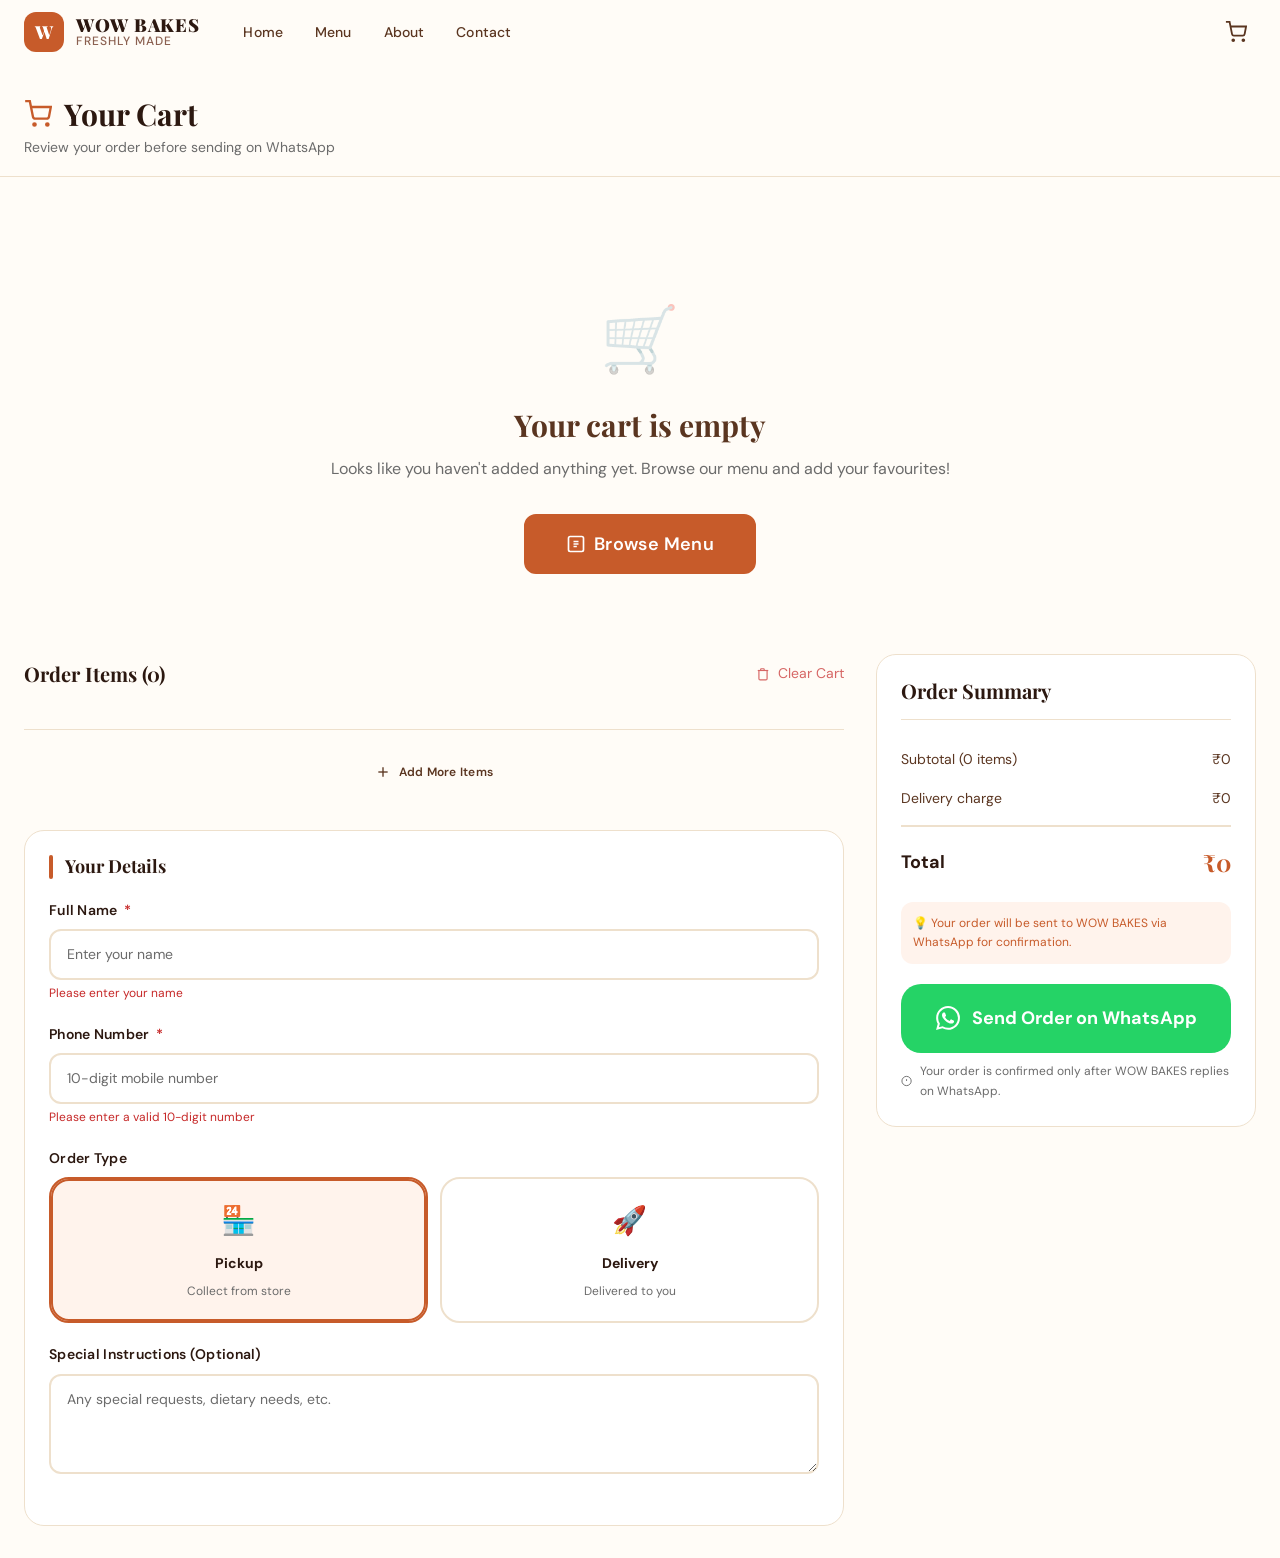
==== cart.html @ cf8bf547 "Initial commit — WOW BAKES premium food ordering website - Homepage with hero, featured products, ca" ====
<!DOCTYPE html>
<html lang="en">
<head>
  <meta charset="UTF-8">
  <meta name="viewport" content="width=device-width, initial-scale=1.0">
  <title>Cart | WOW BAKES — Fresh Food & Bakery</title>
  <meta name="description" content="Review your WOW BAKES order and send it on WhatsApp. Fast, easy ordering.">
  <meta name="theme-color" content="#C75B2A">

  <!-- Favicon -->
  <link rel="icon" type="image/svg+xml" href="assets/logo/favicon.svg">

  <!-- Preconnect -->
  <link rel="preconnect" href="https://fonts.googleapis.com">
  <link rel="preconnect" href="https://fonts.gstatic.com" crossorigin>

  <!-- Stylesheets -->
  <link rel="stylesheet" href="css/style.css">
  <link rel="stylesheet" href="css/components.css">
  <link rel="stylesheet" href="css/responsive.css">

  <style>
    /* Cart page specific styles */
    .cart-page-header {
      background: var(--cream-light);
      padding-block: var(--space-8) var(--space-4);
      border-bottom: 1px solid var(--cream-dark);
    }

    .cart-page-title {
      font-size: var(--text-3xl);
      color: var(--brown-deep);
      display: flex;
      align-items: center;
      gap: var(--space-3);
    }

    .cart-page-title svg {
      color: var(--burnt-orange);
    }

    .cart-page-subtitle {
      font-size: var(--text-sm);
      color: var(--grey-text);
      margin-top: var(--space-1);
    }

    .cart-items-section {
      display: flex;
      flex-direction: column;
      gap: var(--space-4);
    }

    .empty-cart-state {
      text-align: center;
      padding: var(--space-20) var(--space-6);
    }

    .empty-cart-icon {
      font-size: 64px;
      margin-bottom: var(--space-4);
      opacity: 0.3;
    }

    .whatsapp-order-btn {
      display: flex;
      align-items: center;
      justify-content: center;
      gap: var(--space-3);
      width: 100%;
      padding: var(--space-5) var(--space-6);
      background: #25D366;
      color: var(--white);
      border: none;
      border-radius: var(--radius-lg);
      font-size: var(--text-lg);
      font-weight: 700;
      cursor: pointer;
      transition: var(--t-base);
      margin-top: var(--space-5);
    }

    .whatsapp-order-btn:hover {
      background: #1DA851;
      transform: translateY(-2px);
      box-shadow: 0 8px 24px rgba(37, 211, 102, 0.35);
    }

    .whatsapp-order-btn:disabled {
      opacity: 0.5;
      cursor: not-allowed;
      transform: none;
      box-shadow: none;
    }

    .clear-cart-btn {
      display: flex;
      align-items: center;
      gap: var(--space-2);
      font-size: var(--text-sm);
      color: var(--red-spicy);
      background: none;
      border: none;
      cursor: pointer;
      padding: var(--space-2) 0;
      transition: var(--t-fast);
      opacity: 0.7;
    }

    .clear-cart-btn:hover {
      opacity: 1;
    }

    .order-form-note {
      font-size: var(--text-xs);
      color: var(--grey-text);
      margin-top: var(--space-2);
      display: flex;
      align-items: center;
      gap: var(--space-2);
    }
  </style>
</head>
<body class="has-bottom-nav">

  <!-- ====================================================
       NAVIGATION
       ==================================================== -->
  <header class="site-header" id="site-header" role="banner">
    <div class="container">
      <nav class="nav-inner" aria-label="Main navigation">
        <a href="index.html" class="nav-logo" aria-label="WOW BAKES - Home">
          <div class="nav-logo-mark" aria-hidden="true">W</div>
          <div class="nav-logo-text">
            <span class="nav-logo-name">WOW BAKES</span>
            <span class="nav-logo-tagline">Freshly Made</span>
          </div>
        </a>

        <ul class="nav-links" role="list">
          <li><a href="index.html" class="nav-link">Home</a></li>
          <li><a href="menu.html" class="nav-link">Menu</a></li>
          <li><a href="index.html#about" class="nav-link">About</a></li>
          <li><a href="index.html#contact" class="nav-link">Contact</a></li>
        </ul>

        <div class="nav-actions">
          <a href="cart.html" class="nav-cart-btn" aria-label="Shopping cart" aria-current="page">
            <svg width="22" height="22" viewBox="0 0 24 24" fill="none" stroke="currentColor" stroke-width="2" aria-hidden="true">
              <circle cx="9" cy="21" r="1"/><circle cx="20" cy="21" r="1"/>
              <path d="M1 1h4l2.68 13.39a2 2 0 0 0 2 1.61h9.72a2 2 0 0 0 2-1.61L23 6H6"/>
            </svg>
            <span class="cart-badge" id="nav-cart-count" aria-label="items in cart">0</span>
          </a>
          <button class="hamburger-btn" id="hamburger-btn" aria-label="Open menu" aria-expanded="false" aria-controls="mobile-drawer">
            <span></span><span></span><span></span>
          </button>
        </div>
      </nav>
    </div>
  </header>

  <!-- Mobile Drawer -->
  <div class="mobile-drawer" id="mobile-drawer" role="dialog" aria-modal="true" aria-label="Navigation menu" hidden>
    <div class="mobile-drawer-overlay" id="drawer-overlay"></div>
    <div class="mobile-drawer-panel">
      <button class="mobile-drawer-close" id="drawer-close" aria-label="Close menu">
        <svg width="20" height="20" viewBox="0 0 24 24" fill="none" stroke="currentColor" stroke-width="2"><line x1="18" y1="6" x2="6" y2="18"/><line x1="6" y1="6" x2="18" y2="18"/></svg>
      </button>
      <div style="height: 48px;"></div>
      <a href="index.html" class="mobile-nav-link">Home</a>
      <a href="menu.html" class="mobile-nav-link">Menu</a>
      <div class="mobile-drawer-divider"></div>
      <a href="menu.html" class="btn btn-primary btn-full" style="margin-top: 8px; justify-content: center;">Order Now</a>
    </div>
  </div>

  <!-- ====================================================
       MAIN CONTENT
       ==================================================== -->
  <main id="main-content">

    <!-- Page Header -->
    <div class="cart-page-header">
      <div class="container">
        <h1 class="cart-page-title">
          <svg width="28" height="28" viewBox="0 0 24 24" fill="none" stroke="currentColor" stroke-width="2" aria-hidden="true"><circle cx="9" cy="21" r="1"/><circle cx="20" cy="21" r="1"/><path d="M1 1h4l2.68 13.39a2 2 0 0 0 2 1.61h9.72a2 2 0 0 0 2-1.61L23 6H6"/></svg>
          Your Cart
        </h1>
        <p class="cart-page-subtitle" id="cart-item-count-header">Review your order before sending on WhatsApp</p>
      </div>
    </div>

    <section class="section" style="padding-block: var(--space-8);" aria-label="Cart and checkout">
      <div class="container">

        <!-- Empty Cart State -->
        <div id="empty-cart" hidden>
          <div class="empty-cart-state">
            <div class="empty-cart-icon" aria-hidden="true">🛒</div>
            <h2 style="color:var(--brown-mid); margin-bottom:var(--space-3);">Your cart is empty</h2>
            <p style="color:var(--grey-text); margin-bottom:var(--space-8);">
              Looks like you haven't added anything yet. Browse our menu and add your favourites!
            </p>
            <a href="menu.html" class="btn btn-primary btn-xl">
              <svg width="20" height="20" viewBox="0 0 24 24" fill="none" stroke="currentColor" stroke-width="2" aria-hidden="true"><rect x="3" y="3" width="18" height="18" rx="2"/><path d="M9 9h6M9 12h6M9 15h4"/></svg>
              Browse Menu
            </a>
          </div>
        </div>

        <!-- Cart Content -->
        <div id="cart-content" class="cart-layout" hidden>

          <!-- LEFT: Cart Items + Customer Form -->
          <div>

            <!-- Cart Items -->
            <div style="display:flex; align-items:center; justify-content:space-between; margin-bottom:var(--space-5);">
              <h2 style="font-size:var(--text-xl); color:var(--brown-deep);">
                Order Items (<span id="cart-item-count">0</span>)
              </h2>
              <button class="clear-cart-btn" id="clear-cart-btn" aria-label="Clear all cart items">
                <svg width="14" height="14" viewBox="0 0 24 24" fill="none" stroke="currentColor" stroke-width="2"><polyline points="3 6 5 6 21 6"/><path d="M19 6v14a2 2 0 0 1-2 2H7a2 2 0 0 1-2-2V6m3 0V4a1 1 0 0 1 1-1h4a1 1 0 0 1 1 1v2"/></svg>
                Clear Cart
              </button>
            </div>

            <div class="cart-items-section" id="cart-items-list" aria-label="Cart items" aria-live="polite">
              <!-- Cart items injected by JS -->
            </div>

            <!-- Add more items link -->
            <div style="text-align:center; padding:var(--space-6) 0; border-top:1px solid var(--cream-dark); margin-top:var(--space-4);">
              <a href="menu.html" class="btn btn-ghost btn-sm">
                <svg width="16" height="16" viewBox="0 0 24 24" fill="none" stroke="currentColor" stroke-width="2" aria-hidden="true"><line x1="12" y1="5" x2="12" y2="19"/><line x1="5" y1="12" x2="19" y2="12"/></svg>
                Add More Items
              </a>
            </div>

            <!-- Customer Information Form -->
            <div class="checkout-form" style="margin-top:var(--space-4);" aria-label="Customer information">
              <h2 class="form-section-title">Your Details</h2>

              <div class="form-group">
                <label class="form-label" for="customer-name">
                  Full Name <span class="required" aria-label="required">*</span>
                </label>
                <input
                  type="text"
                  class="form-input"
                  id="customer-name"
                  name="customer-name"
                  placeholder="Enter your name"
                  autocomplete="name"
                  required
                  aria-required="true"
                >
                <span class="form-error" id="name-error" hidden role="alert">Please enter your name</span>
              </div>

              <div class="form-group">
                <label class="form-label" for="customer-phone">
                  Phone Number <span class="required" aria-label="required">*</span>
                </label>
                <input
                  type="tel"
                  class="form-input"
                  id="customer-phone"
                  name="customer-phone"
                  placeholder="10-digit mobile number"
                  autocomplete="tel"
                  pattern="[0-9]{10}"
                  required
                  aria-required="true"
                >
                <span class="form-error" id="phone-error" hidden role="alert">Please enter a valid 10-digit number</span>
              </div>

              <!-- Order Type -->
              <div class="form-group">
                <fieldset style="border:none; padding:0; margin:0;">
                  <legend class="form-label">Order Type</legend>
                  <div class="order-type-group" role="group" aria-label="Select order type">
                    <div class="order-type-option">
                      <input type="radio" id="order-pickup" name="order-type" value="pickup" checked aria-checked="true">
                      <label class="order-type-label" for="order-pickup">
                        <span class="order-type-icon" aria-hidden="true">🏪</span>
                        <span class="order-type-text">Pickup</span>
                        <span class="order-type-sub">Collect from store</span>
                      </label>
                    </div>
                    <div class="order-type-option">
                      <input type="radio" id="order-delivery" name="order-type" value="delivery" aria-checked="false">
                      <label class="order-type-label" for="order-delivery">
                        <span class="order-type-icon" aria-hidden="true">🚀</span>
                        <span class="order-type-text">Delivery</span>
                        <span class="order-type-sub">Delivered to you</span>
                      </label>
                    </div>
                  </div>
                </fieldset>
              </div>

              <!-- Delivery fields (shown when delivery selected) -->
              <div id="delivery-fields" hidden>
                <div class="form-group">
                  <label class="form-label" for="delivery-address">
                    Delivery Address <span class="required" aria-label="required">*</span>
                  </label>
                  <textarea
                    class="form-textarea"
                    id="delivery-address"
                    name="delivery-address"
                    placeholder="House/Flat no., Street, Area..."
                    rows="3"
                    autocomplete="street-address"
                    aria-required="true"
                  ></textarea>
                  <span class="form-error" id="address-error" hidden role="alert">Please enter your delivery address</span>
                </div>

                <div class="form-group">
                  <label class="form-label" for="delivery-landmark">Landmark (Optional)</label>
                  <input
                    type="text"
                    class="form-input"
                    id="delivery-landmark"
                    name="delivery-landmark"
                    placeholder="Near temple, school, etc."
                    autocomplete="address-level3"
                  >
                </div>
              </div>

              <!-- Special instructions -->
              <div class="form-group">
                <label class="form-label" for="special-notes">Special Instructions (Optional)</label>
                <textarea
                  class="form-textarea"
                  id="special-notes"
                  name="special-notes"
                  placeholder="Any special requests, dietary needs, etc."
                  rows="2"
                ></textarea>
              </div>

            </div>
          </div>

          <!-- RIGHT: Order Summary -->
          <div>
            <div class="cart-summary-card" role="region" aria-label="Order summary">
              <h2 class="cart-summary-title">Order Summary</h2>

              <div class="cart-summary-row">
                <span>Subtotal (<span id="summary-item-count">0</span> items)</span>
                <span id="summary-subtotal" aria-live="polite">₹0</span>
              </div>

              <div class="cart-summary-row" id="delivery-row" hidden>
                <span>Delivery charge</span>
                <span id="summary-delivery">₹40</span>
              </div>

              <div class="cart-summary-row total">
                <span>Total</span>
                <span class="cart-summary-value" id="summary-total" aria-live="polite">₹0</span>
              </div>

              <div style="margin-top:var(--space-3); padding:var(--space-3); background:var(--orange-subtle); border-radius:var(--radius-md); font-size:var(--text-xs); color:var(--burnt-orange);">
                💡 Your order will be sent to WOW BAKES via WhatsApp for confirmation.
              </div>

              <button
                class="whatsapp-order-btn"
                id="whatsapp-order-btn"
                aria-label="Send order on WhatsApp"
              >
                <svg width="24" height="24" viewBox="0 0 24 24" fill="currentColor" aria-hidden="true">
                  <path d="M17.472 14.382c-.297-.149-1.758-.867-2.03-.967-.273-.099-.471-.148-.67.15-.197.297-.767.966-.94 1.164-.173.199-.347.223-.644.075-.297-.15-1.255-.463-2.39-1.475-.883-.788-1.48-1.761-1.653-2.059-.173-.297-.018-.458.13-.606.134-.133.298-.347.446-.52.149-.174.198-.298.298-.497.099-.198.05-.371-.025-.52-.075-.149-.669-1.612-.916-2.207-.242-.579-.487-.5-.669-.51-.173-.008-.371-.01-.57-.01-.198 0-.52.074-.792.372-.272.297-1.04 1.016-1.04 2.479 0 1.462 1.065 2.875 1.213 3.074.149.198 2.096 3.2 5.077 4.487.709.306 1.262.489 1.694.625.712.227 1.36.195 1.871.118.571-.085 1.758-.719 2.006-1.413.248-.694.248-1.289.173-1.413-.074-.124-.272-.198-.57-.347m-5.421 7.403h-.004a9.87 9.87 0 0 1-5.031-1.378l-.361-.214-3.741.982.998-3.648-.235-.374a9.86 9.86 0 0 1-1.51-5.26c.001-5.45 4.436-9.884 9.888-9.884 2.64 0 5.122 1.03 6.988 2.898a9.825 9.825 0 0 1 2.893 6.994c-.003 5.45-4.437 9.884-9.885 9.884m8.413-18.297A11.815 11.815 0 0 0 12.05 0C5.495 0 .16 5.335.157 11.892c0 2.096.547 4.142 1.588 5.945L.057 24l6.305-1.654a11.882 11.882 0 0 0 5.683 1.448h.005c6.554 0 11.89-5.335 11.893-11.893a11.821 11.821 0 0 0-3.48-8.413z"/>
                </svg>
                Send Order on WhatsApp
              </button>

              <p class="order-form-note">
                <svg width="14" height="14" viewBox="0 0 24 24" fill="none" stroke="currentColor" stroke-width="2" aria-hidden="true"><circle cx="12" cy="12" r="10"/><line x1="12" y1="8" x2="12" y2="12"/><line x1="12" y1="16" x2="12.01" y2="16"/></svg>
                Your order is confirmed only after WOW BAKES replies on WhatsApp.
              </p>
            </div>
          </div>

        </div>
      </div>
    </section>

  </main>

  <!-- Mobile Bottom Navigation -->
  <nav class="mobile-bottom-nav" aria-label="Mobile navigation">
    <div class="mobile-bottom-nav-inner">
      <a href="index.html" class="mobile-nav-item" aria-label="Home">
        <svg viewBox="0 0 24 24" fill="none" stroke="currentColor" stroke-width="2"><path d="M3 9l9-7 9 7v11a2 2 0 0 1-2 2H5a2 2 0 0 1-2-2z"/><polyline points="9 22 9 12 15 12 15 22"/></svg>
        Home
      </a>
      <a href="menu.html" class="mobile-nav-item" aria-label="Menu">
        <svg viewBox="0 0 24 24" fill="none" stroke="currentColor" stroke-width="2"><line x1="8" y1="6" x2="21" y2="6"/><line x1="8" y1="12" x2="21" y2="12"/><line x1="8" y1="18" x2="21" y2="18"/><line x1="3" y1="6" x2="3.01" y2="6"/><line x1="3" y1="12" x2="3.01" y2="12"/><line x1="3" y1="18" x2="3.01" y2="18"/></svg>
        Menu
      </a>
      <a href="menu.html" class="mobile-nav-item" aria-label="Search">
        <svg viewBox="0 0 24 24" fill="none" stroke="currentColor" stroke-width="2"><circle cx="11" cy="11" r="8"/><line x1="21" y1="21" x2="16.65" y2="16.65"/></svg>
        Search
      </a>
      <a href="cart.html" class="mobile-nav-item active" aria-current="page" aria-label="Cart">
        <div class="mobile-nav-cart-wrap">
          <svg viewBox="0 0 24 24" fill="none" stroke="currentColor" stroke-width="2"><circle cx="9" cy="21" r="1"/><circle cx="20" cy="21" r="1"/><path d="M1 1h4l2.68 13.39a2 2 0 0 0 2 1.61h9.72a2 2 0 0 0 2-1.61L23 6H6"/></svg>
          <span class="cart-badge" id="mobile-cart-count" aria-hidden="true">0</span>
        </div>
        Cart
      </a>
    </div>
  </nav>

  <!-- Toast Container -->
  <div class="toast-container" id="toast-container" aria-live="polite" aria-atomic="true"></div>

  <!-- Scripts -->
  <script src="js/config.js"></script>
  <script src="js/api.js"></script>
  <script src="js/cart.js"></script>
  <script src="js/whatsapp.js"></script>
</body>
</html>
---- css/style.css ----
/* ============================================================
   WOW BAKES — Main Stylesheet
   Design System: CSS Custom Properties, Reset, Typography,
   Layout Primitives, Header, Hero, Sections, Footer
   ============================================================ */

/* ----------------------------------------------------------
   1. Google Fonts Import
   ---------------------------------------------------------- */
@import url('https://fonts.googleapis.com/css2?family=Playfair+Display:ital,wght@0,400;0,600;0,700;0,900;1,400;1,600&family=DM+Sans:ital,opsz,wght@0,9..40,300;0,9..40,400;0,9..40,500;0,9..40,600;0,9..40,700;1,9..40,400&display=swap');

/* ----------------------------------------------------------
   2. CSS Custom Properties (Design Tokens)
   ---------------------------------------------------------- */
:root {
  /* Brand Palette */
  --burnt-orange:    #C75B2A;
  --orange-light:    #E8764A;
  --orange-dark:     #A0421A;
  --orange-xdark:    #7A3010;
  --orange-pale:     #FAE8DC;
  --orange-subtle:   #FFF3EC;

  /* Neutrals */
  --cream:           #FDF6EE;
  --cream-light:     #FFFCF7;
  --cream-dark:      #EEE0CC;
  --cream-xdark:     #D4BFA4;
  --brown-deep:      #2C1810;
  --brown-mid:       #5A3520;
  --brown-light:     #8B6050;
  --charcoal:        #1E1E1E;
  --white:           #FFFFFF;
  --off-white:       #FAFAFA;
  --grey-light:      #F5F5F5;
  --grey-mid:        #E0E0E0;
  --grey-text:       #6B6B6B;

  /* Semantic */
  --green-veg:       #2E7D32;
  --green-veg-bg:    #E8F5E9;
  --green-jain:      #1B5E20;
  --green-jain-bg:   #F1F8E9;
  --red-spicy:       #C62828;
  --red-spicy-bg:    #FFEBEE;
  --blue-info:       #1565C0;
  --blue-info-bg:    #E3F2FD;
  --amber-offer:     #E65100;
  --amber-offer-bg:  #FFF3E0;

  /* Typography */
  --font-display:    'Playfair Display', Georgia, 'Times New Roman', serif;
  --font-body:       'DM Sans', system-ui, -apple-system, BlinkMacSystemFont, 'Segoe UI', sans-serif;

  /* Font Scale */
  --text-xs:    0.75rem;    /*  12px */
  --text-sm:    0.875rem;   /*  14px */
  --text-base:  1rem;       /*  16px */
  --text-lg:    1.125rem;   /*  18px */
  --text-xl:    1.25rem;    /*  20px */
  --text-2xl:   1.5rem;     /*  24px */
  --text-3xl:   1.875rem;   /*  30px */
  --text-4xl:   2.25rem;    /*  36px */
  --text-5xl:   3rem;       /*  48px */
  --text-6xl:   3.75rem;    /*  60px */

  /* Spacing Scale */
  --space-1:    0.25rem;    /*   4px */
  --space-2:    0.5rem;     /*   8px */
  --space-3:    0.75rem;    /*  12px */
  --space-4:    1rem;       /*  16px */
  --space-5:    1.25rem;    /*  20px */
  --space-6:    1.5rem;     /*  24px */
  --space-8:    2rem;       /*  32px */
  --space-10:   2.5rem;     /*  40px */
  --space-12:   3rem;       /*  48px */
  --space-16:   4rem;       /*  64px */
  --space-20:   5rem;       /*  80px */
  --space-24:   6rem;       /*  96px */

  /* Border Radius */
  --radius-xs:   4px;
  --radius-sm:   8px;
  --radius-md:   12px;
  --radius-lg:   20px;
  --radius-xl:   28px;
  --radius-2xl:  40px;
  --radius-pill: 9999px;

  /* Shadows */
  --shadow-xs:   0 1px 3px rgba(44, 24, 16, 0.06);
  --shadow-sm:   0 2px 8px rgba(44, 24, 16, 0.08);
  --shadow-md:   0 6px 20px rgba(44, 24, 16, 0.12);
  --shadow-lg:   0 12px 36px rgba(44, 24, 16, 0.16);
  --shadow-xl:   0 24px 60px rgba(44, 24, 16, 0.20);
  --shadow-inset: inset 0 2px 8px rgba(44, 24, 16, 0.08);

  /* Transitions */
  --ease:        cubic-bezier(0.2, 0.8, 0.2, 1);
  --ease-in:     cubic-bezier(0.4, 0, 1, 1);
  --ease-out:    cubic-bezier(0, 0, 0.2, 1);
  --t-fast:      0.15s var(--ease);
  --t-base:      0.25s var(--ease);
  --t-slow:      0.4s var(--ease);
  --t-modal:     0.35s var(--ease-out);

  /* Z-Index Scale */
  --z-base:      1;
  --z-above:     10;
  --z-nav:       100;
  --z-overlay:   200;
  --z-modal:     300;
  --z-toast:     400;

  /* Layout */
  --container-max:   1280px;
  --container-gutter: var(--space-6);
  --nav-height:      64px;
  --mobile-nav-height: 64px;
}

/* ----------------------------------------------------------
   3. CSS Reset
   ---------------------------------------------------------- */
*, *::before, *::after {
  box-sizing: border-box;
  margin: 0;
  padding: 0;
}

html {
  font-size: 16px;
  scroll-behavior: smooth;
  -webkit-text-size-adjust: 100%;
}

body {
  font-family: var(--font-body);
  font-size: var(--text-base);
  line-height: 1.6;
  color: var(--brown-deep);
  background-color: var(--cream-light);
  -webkit-font-smoothing: antialiased;
  -moz-osx-font-smoothing: grayscale;
  overflow-x: hidden;
}

/* Padding for mobile bottom nav */
body.has-bottom-nav {
  padding-bottom: var(--mobile-nav-height);
}

img, video, svg {
  display: block;
  max-width: 100%;
}

a {
  color: inherit;
  text-decoration: none;
}

ul, ol {
  list-style: none;
}

button, input, select, textarea {
  font: inherit;
  border: none;
  background: none;
  outline: none;
  cursor: pointer;
}

/* ----------------------------------------------------------
   4. Typography
   ---------------------------------------------------------- */
h1, h2, h3, h4, h5, h6 {
  font-family: var(--font-display);
  font-weight: 700;
  line-height: 1.2;
  color: var(--brown-deep);
}

h1 { font-size: var(--text-4xl); }
h2 { font-size: var(--text-3xl); }
h3 { font-size: var(--text-2xl); }
h4 { font-size: var(--text-xl); }
h5 { font-size: var(--text-lg); }
h6 { font-size: var(--text-base); }

p {
  color: var(--brown-mid);
  line-height: 1.7;
}

.display-text {
  font-family: var(--font-display);
  font-size: var(--text-6xl);
  font-weight: 900;
  letter-spacing: -0.02em;
  line-height: 1.05;
}

.section-label {
  font-family: var(--font-body);
  font-size: var(--text-xs);
  font-weight: 700;
  letter-spacing: 0.15em;
  text-transform: uppercase;
  color: var(--burnt-orange);
}

/* ----------------------------------------------------------
   5. Layout Primitives
   ---------------------------------------------------------- */
.container {
  width: 100%;
  max-width: var(--container-max);
  margin-inline: auto;
  padding-inline: var(--container-gutter);
}

.section {
  padding-block: var(--space-16);
}

.section-header {
  text-align: center;
  margin-bottom: var(--space-10);
}

.section-header .section-label {
  display: block;
  margin-bottom: var(--space-3);
}

.section-header h2 {
  font-size: var(--text-4xl);
  color: var(--brown-deep);
  margin-bottom: var(--space-4);
}

.section-header p {
  font-size: var(--text-lg);
  color: var(--brown-light);
  max-width: 560px;
  margin-inline: auto;
}

/* Grids */
.grid-2 { display: grid; grid-template-columns: repeat(2, 1fr); gap: var(--space-6); }
.grid-3 { display: grid; grid-template-columns: repeat(3, 1fr); gap: var(--space-6); }
.grid-4 { display: grid; grid-template-columns: repeat(4, 1fr); gap: var(--space-6); }

/* Flex helpers */
.flex         { display: flex; }
.flex-center  { display: flex; align-items: center; justify-content: center; }
.flex-between { display: flex; align-items: center; justify-content: space-between; }
.flex-gap-2   { gap: var(--space-2); }
.flex-gap-3   { gap: var(--space-3); }
.flex-gap-4   { gap: var(--space-4); }

/* ----------------------------------------------------------
   6. Navigation
   ---------------------------------------------------------- */
.site-header {
  position: sticky;
  top: 0;
  z-index: var(--z-nav);
  background-color: var(--cream-light);
  border-bottom: 1px solid transparent;
  transition: border-color var(--t-base), box-shadow var(--t-base), background-color var(--t-base);
  height: var(--nav-height);
}

.site-header.scrolled {
  background-color: var(--white);
  border-bottom-color: var(--cream-dark);
  box-shadow: var(--shadow-sm);
}

.nav-inner {
  display: flex;
  align-items: center;
  justify-content: space-between;
  height: var(--nav-height);
  gap: var(--space-8);
}

/* Logo */
.nav-logo {
  display: flex;
  align-items: center;
  gap: var(--space-3);
  flex-shrink: 0;
  text-decoration: none;
}

.nav-logo-mark {
  width: 40px;
  height: 40px;
  background: var(--burnt-orange);
  border-radius: var(--radius-md);
  display: flex;
  align-items: center;
  justify-content: center;
  color: var(--white);
  font-family: var(--font-display);
  font-weight: 900;
  font-size: var(--text-lg);
}

.nav-logo-text {
  display: flex;
  flex-direction: column;
  line-height: 1.1;
}

.nav-logo-name {
  font-family: var(--font-display);
  font-weight: 900;
  font-size: var(--text-lg);
  color: var(--brown-deep);
  letter-spacing: 0.04em;
}

.nav-logo-tagline {
  font-size: var(--text-xs);
  font-weight: 500;
  color: var(--brown-light);
  letter-spacing: 0.08em;
  text-transform: uppercase;
}

/* Desktop Nav Links */
.nav-links {
  display: flex;
  align-items: center;
  gap: var(--space-2);
  flex: 1;
}

.nav-link {
  font-size: var(--text-sm);
  font-weight: 500;
  color: var(--brown-mid);
  padding: var(--space-2) var(--space-3);
  border-radius: var(--radius-sm);
  transition: var(--t-base);
  letter-spacing: 0.01em;
}

.nav-link:hover,
.nav-link.active {
  color: var(--burnt-orange);
  background-color: var(--orange-subtle);
}

/* Nav Actions */
.nav-actions {
  display: flex;
  align-items: center;
  gap: var(--space-3);
  flex-shrink: 0;
}

.nav-cart-btn {
  position: relative;
  width: 40px;
  height: 40px;
  display: flex;
  align-items: center;
  justify-content: center;
  border-radius: var(--radius-md);
  color: var(--brown-mid);
  transition: var(--t-base);
}

.nav-cart-btn:hover {
  background-color: var(--orange-subtle);
  color: var(--burnt-orange);
}

.cart-badge {
  position: absolute;
  top: -2px;
  right: -4px;
  background: var(--burnt-orange);
  color: var(--white);
  font-size: 10px;
  font-weight: 700;
  min-width: 18px;
  height: 18px;
  border-radius: var(--radius-pill);
  display: flex;
  align-items: center;
  justify-content: center;
  padding: 0 4px;
  border: 2px solid var(--cream-light);
  line-height: 1;
}

.cart-badge:empty,
.cart-badge[data-count="0"] {
  display: none;
}

/* Hamburger */
.hamburger-btn {
  display: none;
  flex-direction: column;
  gap: 5px;
  width: 40px;
  height: 40px;
  align-items: center;
  justify-content: center;
  border-radius: var(--radius-md);
  transition: var(--t-base);
}

.hamburger-btn:hover {
  background-color: var(--orange-subtle);
}

.hamburger-btn span {
  display: block;
  width: 22px;
  height: 2px;
  background: var(--brown-deep);
  border-radius: 2px;
  transition: var(--t-base);
}

.hamburger-btn.open span:nth-child(1) {
  transform: translateY(7px) rotate(45deg);
}
.hamburger-btn.open span:nth-child(2) {
  opacity: 0;
  transform: scaleX(0);
}
.hamburger-btn.open span:nth-child(3) {
  transform: translateY(-7px) rotate(-45deg);
}

/* Mobile Drawer */
.mobile-drawer {
  position: fixed;
  inset: 0;
  z-index: calc(var(--z-nav) + 1);
  pointer-events: none;
}

.mobile-drawer-overlay {
  position: absolute;
  inset: 0;
  background: rgba(28, 10, 4, 0.5);
  opacity: 0;
  transition: opacity var(--t-modal);
}

.mobile-drawer-panel {
  position: absolute;
  top: 0;
  right: 0;
  width: min(320px, 85vw);
  height: 100%;
  background: var(--white);
  padding: var(--space-8) var(--space-6);
  transform: translateX(100%);
  transition: transform var(--t-modal);
  overflow-y: auto;
  display: flex;
  flex-direction: column;
  gap: var(--space-2);
}

.mobile-drawer.open {
  pointer-events: all;
}

.mobile-drawer.open .mobile-drawer-overlay {
  opacity: 1;
}

.mobile-drawer.open .mobile-drawer-panel {
  transform: translateX(0);
}

.mobile-drawer-close {
  position: absolute;
  top: var(--space-4);
  right: var(--space-4);
  width: 36px;
  height: 36px;
  display: flex;
  align-items: center;
  justify-content: center;
  border-radius: var(--radius-sm);
  color: var(--brown-mid);
  transition: var(--t-base);
}

.mobile-drawer-close:hover {
  background: var(--grey-light);
}

.mobile-nav-link {
  display: flex;
  align-items: center;
  gap: var(--space-3);
  padding: var(--space-3) var(--space-4);
  border-radius: var(--radius-md);
  font-size: var(--text-lg);
  font-weight: 500;
  color: var(--brown-mid);
  transition: var(--t-base);
}

.mobile-nav-link:hover,
.mobile-nav-link.active {
  background: var(--orange-subtle);
  color: var(--burnt-orange);
}

.mobile-drawer-divider {
  height: 1px;
  background: var(--cream-dark);
  margin-block: var(--space-2);
}

/* ----------------------------------------------------------
   7. Hero Section
   ---------------------------------------------------------- */
.hero {
  min-height: calc(100svh - var(--nav-height));
  display: grid;
  grid-template-columns: 1fr 1fr;
  align-items: center;
  gap: var(--space-12);
  padding-block: var(--space-16);
  background: linear-gradient(135deg, var(--cream-light) 0%, var(--orange-subtle) 100%);
  overflow: hidden;
  position: relative;
}

.hero::before {
  content: '';
  position: absolute;
  top: -20%;
  right: -10%;
  width: 500px;
  height: 500px;
  background: radial-gradient(circle, var(--orange-pale) 0%, transparent 70%);
  pointer-events: none;
}

.hero-content {
  display: flex;
  flex-direction: column;
  gap: var(--space-6);
  position: relative;
  z-index: 1;
}

.hero-label {
  display: inline-flex;
  align-items: center;
  gap: var(--space-2);
  padding: var(--space-2) var(--space-4);
  background: var(--orange-pale);
  border: 1px solid var(--cream-dark);
  border-radius: var(--radius-pill);
  font-size: var(--text-sm);
  font-weight: 600;
  color: var(--burnt-orange);
  letter-spacing: 0.03em;
}

.hero-label::before {
  content: '';
  width: 8px;
  height: 8px;
  background: var(--burnt-orange);
  border-radius: 50%;
}

.hero-headline {
  font-family: var(--font-display);
  font-size: clamp(2.5rem, 5vw, var(--text-6xl));
  font-weight: 900;
  color: var(--brown-deep);
  line-height: 1.05;
  letter-spacing: -0.02em;
}

.hero-headline span {
  color: var(--burnt-orange);
  font-style: italic;
}

.hero-subtext {
  font-size: var(--text-lg);
  color: var(--brown-light);
  max-width: 480px;
  line-height: 1.7;
}

.hero-ctas {
  display: flex;
  flex-wrap: wrap;
  gap: var(--space-3);
}

.hero-stats {
  display: flex;
  gap: var(--space-8);
  padding-top: var(--space-4);
  border-top: 1px solid var(--cream-dark);
}

.hero-stat {
  display: flex;
  flex-direction: column;
  gap: var(--space-1);
}

.hero-stat-number {
  font-family: var(--font-display);
  font-size: var(--text-2xl);
  font-weight: 700;
  color: var(--burnt-orange);
}

.hero-stat-label {
  font-size: var(--text-xs);
  font-weight: 600;
  color: var(--brown-light);
  letter-spacing: 0.08em;
  text-transform: uppercase;
}

/* Hero Image */
.hero-image-wrap {
  position: relative;
  display: flex;
  align-items: center;
  justify-content: center;
}

.hero-image-frame {
  width: 100%;
  max-width: 560px;
  aspect-ratio: 4/5;
  border-radius: var(--radius-2xl);
  overflow: hidden;
  box-shadow: var(--shadow-xl);
  position: relative;
}

.hero-image-frame img {
  width: 100%;
  height: 100%;
  object-fit: cover;
  object-position: center;
}

.hero-image-badge {
  position: absolute;
  bottom: var(--space-6);
  left: var(--space-6);
  background: var(--white);
  border-radius: var(--radius-lg);
  padding: var(--space-3) var(--space-4);
  box-shadow: var(--shadow-md);
  display: flex;
  align-items: center;
  gap: var(--space-3);
}

.hero-image-badge-icon {
  width: 40px;
  height: 40px;
  background: var(--orange-pale);
  border-radius: var(--radius-sm);
  display: flex;
  align-items: center;
  justify-content: center;
  font-size: 20px;
}

.hero-image-badge-text {
  display: flex;
  flex-direction: column;
}

.hero-image-badge-main {
  font-weight: 700;
  font-size: var(--text-sm);
  color: var(--brown-deep);
}

.hero-image-badge-sub {
  font-size: var(--text-xs);
  color: var(--grey-text);
}

/* Floating decoration cards */
.hero-float-card {
  position: absolute;
  background: var(--white);
  border-radius: var(--radius-lg);
  padding: var(--space-3) var(--space-4);
  box-shadow: var(--shadow-lg);
  font-size: var(--text-sm);
  font-weight: 600;
  color: var(--brown-deep);
  display: flex;
  align-items: center;
  gap: var(--space-2);
  animation: float 3s ease-in-out infinite;
}

.hero-float-card:nth-child(2) {
  animation-delay: 1.5s;
}

@keyframes float {
  0%, 100% { transform: translateY(0); }
  50%       { transform: translateY(-8px); }
}

.hero-float-1 {
  top: 15%;
  right: -5%;
}

.hero-float-2 {
  bottom: 30%;
  right: -8%;
}

/* ----------------------------------------------------------
   8. Category Section
   ---------------------------------------------------------- */
.categories-section {
  background: var(--white);
}

.categories-grid {
  display: grid;
  grid-template-columns: repeat(auto-fill, minmax(200px, 1fr));
  gap: var(--space-4);
}

/* ----------------------------------------------------------
   9. Featured / Product Sections
   ---------------------------------------------------------- */
.featured-section {
  background: var(--cream-light);
}

.products-grid {
  display: grid;
  grid-template-columns: repeat(auto-fill, minmax(260px, 1fr));
  gap: var(--space-6);
}

/* ----------------------------------------------------------
   10. About Strip
   ---------------------------------------------------------- */
.about-strip {
  background: var(--brown-deep);
  color: var(--cream-light);
  padding-block: var(--space-16);
}

.about-strip .section-label {
  color: var(--orange-light);
}

.about-strip h2,
.about-strip p {
  color: var(--cream-light);
}

.about-content {
  display: grid;
  grid-template-columns: 1fr 1fr;
  gap: var(--space-16);
  align-items: center;
}

.about-text {
  display: flex;
  flex-direction: column;
  gap: var(--space-5);
}

.about-image {
  border-radius: var(--radius-xl);
  overflow: hidden;
  aspect-ratio: 4/3;
}

.about-image img {
  width: 100%;
  height: 100%;
  object-fit: cover;
}

.about-features {
  display: grid;
  grid-template-columns: 1fr 1fr;
  gap: var(--space-4);
}

.about-feature {
  display: flex;
  align-items: flex-start;
  gap: var(--space-3);
}

.about-feature-icon {
  width: 40px;
  height: 40px;
  background: rgba(199, 91, 42, 0.2);
  border-radius: var(--radius-sm);
  display: flex;
  align-items: center;
  justify-content: center;
  flex-shrink: 0;
  font-size: 20px;
}

.about-feature-text h4 {
  font-size: var(--text-sm);
  font-weight: 700;
  color: var(--cream-light);
  margin-bottom: 2px;
}

.about-feature-text p {
  font-size: var(--text-xs);
  color: var(--cream-xdark);
}

/* ----------------------------------------------------------
   11. CTA Banner
   ---------------------------------------------------------- */
.cta-banner {
  background: var(--burnt-orange);
  padding-block: var(--space-16);
  text-align: center;
}

.cta-banner h2 {
  color: var(--white);
  font-size: var(--text-4xl);
  margin-bottom: var(--space-4);
}

.cta-banner p {
  color: rgba(255, 255, 255, 0.85);
  font-size: var(--text-lg);
  margin-bottom: var(--space-8);
}

/* ----------------------------------------------------------
   12. Footer
   ---------------------------------------------------------- */
.site-footer {
  background: var(--brown-deep);
  color: var(--cream-dark);
  padding-block: var(--space-16) var(--space-8);
}

.footer-grid {
  display: grid;
  grid-template-columns: 2fr 1fr 1fr 1.5fr;
  gap: var(--space-10);
  margin-bottom: var(--space-10);
}

.footer-brand {
  display: flex;
  flex-direction: column;
  gap: var(--space-4);
}

.footer-logo {
  display: flex;
  align-items: center;
  gap: var(--space-3);
}

.footer-logo-mark {
  width: 44px;
  height: 44px;
  background: var(--burnt-orange);
  border-radius: var(--radius-md);
  display: flex;
  align-items: center;
  justify-content: center;
  color: var(--white);
  font-family: var(--font-display);
  font-weight: 900;
  font-size: var(--text-xl);
}

.footer-logo-name {
  font-family: var(--font-display);
  font-weight: 900;
  font-size: var(--text-xl);
  color: var(--white);
}

.footer-description {
  color: var(--cream-xdark);
  font-size: var(--text-sm);
  line-height: 1.7;
}

.footer-social {
  display: flex;
  gap: var(--space-3);
}

.footer-social-link {
  width: 36px;
  height: 36px;
  border: 1px solid rgba(238, 224, 204, 0.2);
  border-radius: var(--radius-sm);
  display: flex;
  align-items: center;
  justify-content: center;
  color: var(--cream-dark);
  transition: var(--t-base);
}

.footer-social-link:hover {
  background: var(--burnt-orange);
  border-color: var(--burnt-orange);
  color: var(--white);
}

.footer-col h4 {
  font-size: var(--text-sm);
  font-weight: 700;
  color: var(--white);
  letter-spacing: 0.08em;
  text-transform: uppercase;
  margin-bottom: var(--space-5);
}

.footer-links {
  display: flex;
  flex-direction: column;
  gap: var(--space-3);
}

.footer-links a {
  font-size: var(--text-sm);
  color: var(--cream-xdark);
  transition: var(--t-base);
}

.footer-links a:hover {
  color: var(--orange-light);
}

.footer-contact-item {
  display: flex;
  align-items: flex-start;
  gap: var(--space-3);
  margin-bottom: var(--space-3);
  font-size: var(--text-sm);
  color: var(--cream-xdark);
}

.footer-contact-icon {
  width: 18px;
  flex-shrink: 0;
  margin-top: 2px;
  color: var(--orange-light);
}

.footer-divider {
  height: 1px;
  background: rgba(238, 224, 204, 0.1);
  margin-bottom: var(--space-6);
}

.footer-bottom {
  display: flex;
  align-items: center;
  justify-content: space-between;
  flex-wrap: wrap;
  gap: var(--space-4);
  font-size: var(--text-xs);
  color: var(--cream-xdark);
}

/* ----------------------------------------------------------
   13. Mobile Bottom Navigation
   ---------------------------------------------------------- */
.mobile-bottom-nav {
  display: none;
  position: fixed;
  bottom: 0;
  left: 0;
  right: 0;
  height: var(--mobile-nav-height);
  background: var(--white);
  border-top: 1px solid var(--cream-dark);
  z-index: var(--z-nav);
  box-shadow: 0 -4px 20px rgba(44, 24, 16, 0.10);
}

.mobile-bottom-nav-inner {
  display: flex;
  align-items: stretch;
  height: 100%;
}

.mobile-nav-item {
  flex: 1;
  display: flex;
  flex-direction: column;
  align-items: center;
  justify-content: center;
  gap: 4px;
  color: var(--brown-light);
  font-size: 10px;
  font-weight: 600;
  letter-spacing: 0.05em;
  text-transform: uppercase;
  transition: var(--t-fast);
  padding: var(--space-2);
  position: relative;
  text-decoration: none;
}

.mobile-nav-item svg {
  width: 22px;
  height: 22px;
  flex-shrink: 0;
}

.mobile-nav-item:hover,
.mobile-nav-item.active {
  color: var(--burnt-orange);
}

.mobile-nav-item.active::before {
  content: '';
  position: absolute;
  top: 0;
  left: 50%;
  transform: translateX(-50%);
  width: 32px;
  height: 3px;
  background: var(--burnt-orange);
  border-radius: 0 0 var(--radius-sm) var(--radius-sm);
}

.mobile-nav-cart-wrap {
  position: relative;
  display: inline-flex;
}

/* ----------------------------------------------------------
   14. Scroll Reveal Animation
   ---------------------------------------------------------- */
.reveal {
  opacity: 0;
  transform: translateY(24px);
  transition: opacity 0.6s var(--ease-out), transform 0.6s var(--ease-out);
}

.reveal.visible {
  opacity: 1;
  transform: translateY(0);
}

.reveal-delay-1 { transition-delay: 0.1s; }
.reveal-delay-2 { transition-delay: 0.2s; }
.reveal-delay-3 { transition-delay: 0.3s; }
.reveal-delay-4 { transition-delay: 0.4s; }

/* ----------------------------------------------------------
   15. Loading States & Skeleton
   ---------------------------------------------------------- */
@keyframes shimmer {
  0%   { background-position: -400px 0; }
  100% { background-position: 400px 0; }
}

.skeleton {
  background: linear-gradient(90deg, var(--grey-light) 25%, var(--grey-mid) 50%, var(--grey-light) 75%);
  background-size: 400px 100%;
  animation: shimmer 1.5s ease-in-out infinite;
  border-radius: var(--radius-sm);
}

.skeleton-card {
  height: 320px;
  border-radius: var(--radius-lg);
}

/* ----------------------------------------------------------
   16. Error / Empty States
   ---------------------------------------------------------- */
.state-empty,
.state-error {
  text-align: center;
  padding: var(--space-16) var(--space-6);
  display: flex;
  flex-direction: column;
  align-items: center;
  gap: var(--space-4);
}

.state-empty-icon,
.state-error-icon {
  font-size: 48px;
  opacity: 0.4;
}

.state-empty h3,
.state-error h3 {
  font-size: var(--text-xl);
  color: var(--brown-mid);
}

.state-empty p,
.state-error p {
  color: var(--grey-text);
  max-width: 400px;
}

/* API Error Banner */
.api-error-banner {
  background: #FFF3E0;
  border: 1px solid #FF8F00;
  border-radius: var(--radius-md);
  padding: var(--space-4) var(--space-6);
  display: flex;
  align-items: center;
  gap: var(--space-4);
  margin-bottom: var(--space-6);
  color: #E65100;
  font-size: var(--text-sm);
}

.api-error-banner[hidden] { display: none; }

/* ----------------------------------------------------------
   17. Accessibility
   ---------------------------------------------------------- */
:focus-visible {
  outline: 2px solid var(--burnt-orange);
  outline-offset: 3px;
  border-radius: 2px;
}

.sr-only {
  position: absolute;
  width: 1px;
  height: 1px;
  padding: 0;
  margin: -1px;
  overflow: hidden;
  clip: rect(0,0,0,0);
  white-space: nowrap;
  border-width: 0;
}

/* Reduced motion */
@media (prefers-reduced-motion: reduce) {
  *, *::before, *::after {
    animation-duration: 0.01ms !important;
    animation-iteration-count: 1 !important;
    transition-duration: 0.01ms !important;
    scroll-behavior: auto !important;
  }
  .reveal {
    opacity: 1;
    transform: none;
  }
}
---- css/components.css ----
/* ============================================================
   WOW BAKES — Components Stylesheet
   Buttons, Badges, Product Cards, Category Cards,
   Modals, Bottom Sheet, Cart, Forms, Search
   ============================================================ */

/* ----------------------------------------------------------
   1. Buttons
   ---------------------------------------------------------- */
.btn {
  display: inline-flex;
  align-items: center;
  justify-content: center;
  gap: 0.5rem;
  padding: 12px 24px;
  border-radius: var(--radius-md);
  font-family: var(--font-body);
  font-size: var(--text-sm);
  font-weight: 600;
  letter-spacing: 0.02em;
  line-height: 1;
  cursor: pointer;
  text-decoration: none;
  transition: var(--t-base);
  border: 2px solid transparent;
  white-space: nowrap;
  -webkit-user-select: none;
  user-select: none;
}

.btn:disabled,
.btn[aria-disabled="true"] {
  opacity: 0.45;
  cursor: not-allowed;
  pointer-events: none;
}

/* Primary — Burnt Orange fill */
.btn-primary {
  background: var(--burnt-orange);
  color: var(--white);
  border-color: var(--burnt-orange);
}
.btn-primary:hover {
  background: var(--orange-dark);
  border-color: var(--orange-dark);
  transform: translateY(-1px);
  box-shadow: var(--shadow-md);
}
.btn-primary:active {
  transform: translateY(0);
  box-shadow: none;
}

/* Secondary — Outline */
.btn-secondary {
  background: transparent;
  color: var(--burnt-orange);
  border-color: var(--burnt-orange);
}
.btn-secondary:hover {
  background: var(--orange-subtle);
  transform: translateY(-1px);
}

/* Ghost — No border */
.btn-ghost {
  background: transparent;
  color: var(--brown-mid);
  border-color: transparent;
}
.btn-ghost:hover {
  background: var(--grey-light);
  color: var(--brown-deep);
}

/* Dark */
.btn-dark {
  background: var(--brown-deep);
  color: var(--white);
  border-color: var(--brown-deep);
}
.btn-dark:hover {
  background: var(--charcoal);
  transform: translateY(-1px);
  box-shadow: var(--shadow-md);
}

/* White (on dark background) */
.btn-white {
  background: var(--white);
  color: var(--burnt-orange);
  border-color: var(--white);
}
.btn-white:hover {
  background: var(--orange-pale);
  transform: translateY(-1px);
  box-shadow: var(--shadow-md);
}

/* WhatsApp */
.btn-whatsapp {
  background: #25D366;
  color: var(--white);
  border-color: #25D366;
}
.btn-whatsapp:hover {
  background: #1DA851;
  border-color: #1DA851;
  transform: translateY(-1px);
  box-shadow: 0 6px 20px rgba(37, 211, 102, 0.35);
}

/* Sizes */
.btn-sm { padding: 8px 16px; font-size: var(--text-xs); }
.btn-lg { padding: 16px 32px; font-size: var(--text-base); }
.btn-xl { padding: 18px 40px; font-size: var(--text-lg); }
.btn-full { width: 100%; }

/* Icon-only button */
.btn-icon {
  padding: 10px;
  border-radius: var(--radius-md);
}

/* ----------------------------------------------------------
   2. Badges
   ---------------------------------------------------------- */
.badge {
  display: inline-flex;
  align-items: center;
  gap: 4px;
  padding: 3px 8px;
  border-radius: var(--radius-pill);
  font-size: var(--text-xs);
  font-weight: 700;
  letter-spacing: 0.04em;
  line-height: 1.4;
  white-space: nowrap;
}

/* Veg */
.badge-veg {
  background: var(--green-veg-bg);
  color: var(--green-veg);
  border: 1px solid var(--green-veg);
}

.badge-veg::before {
  content: '';
  display: block;
  width: 8px;
  height: 8px;
  border-radius: 50%;
  background: var(--green-veg);
  flex-shrink: 0;
}

/* Jain */
.badge-jain {
  background: var(--green-jain-bg);
  color: var(--green-jain);
  border: 1px solid #4CAF50;
}

/* Spicy indicators */
.badge-mild {
  background: #FFF8E1;
  color: #F57C00;
  border: 1px solid #FFB74D;
}

.badge-hot {
  background: var(--red-spicy-bg);
  color: var(--red-spicy);
  border: 1px solid #EF9A9A;
}

/* Featured / Popular */
.badge-featured {
  background: var(--orange-pale);
  color: var(--burnt-orange);
  border: 1px solid var(--cream-dark);
}

/* Out of stock */
.badge-oos {
  background: var(--grey-light);
  color: var(--grey-text);
  border: 1px solid var(--grey-mid);
}

/* Offer */
.badge-offer {
  background: var(--amber-offer-bg);
  color: var(--amber-offer);
  border: 1px solid #FFB74D;
}

/* ----------------------------------------------------------
   3. Veg/Non-Veg Indicator (Square symbol)
   ---------------------------------------------------------- */
.veg-indicator {
  width: 16px;
  height: 16px;
  border-radius: 3px;
  border: 2px solid;
  display: inline-flex;
  align-items: center;
  justify-content: center;
  flex-shrink: 0;
}

.veg-indicator::after {
  content: '';
  width: 6px;
  height: 6px;
  border-radius: 50%;
}

.veg-indicator.veg {
  border-color: var(--green-veg);
}

.veg-indicator.veg::after {
  background: var(--green-veg);
}

/* ----------------------------------------------------------
   4. Product Card
   ---------------------------------------------------------- */
.product-card {
  background: var(--white);
  border-radius: var(--radius-lg);
  overflow: hidden;
  box-shadow: var(--shadow-sm);
  transition: var(--t-base);
  cursor: pointer;
  display: flex;
  flex-direction: column;
  position: relative;
}

.product-card:hover {
  transform: translateY(-4px);
  box-shadow: var(--shadow-lg);
}

.product-card.out-of-stock {
  opacity: 0.72;
}

.product-card.out-of-stock .product-card-image img {
  filter: grayscale(30%);
}

/* Product Image */
.product-card-image {
  position: relative;
  aspect-ratio: 4/3;
  overflow: hidden;
  background: var(--grey-light);
  flex-shrink: 0;
}

.product-card-image img {
  width: 100%;
  height: 100%;
  object-fit: cover;
  object-position: center;
  transition: transform 0.4s var(--ease);
}

.product-card:hover .product-card-image img {
  transform: scale(1.04);
}

/* Featured badge on image */
.product-card-badge {
  position: absolute;
  top: var(--space-3);
  left: var(--space-3);
}

/* OOS overlay */
.product-card-oos-overlay {
  position: absolute;
  inset: 0;
  background: rgba(255,255,255,0.6);
  display: flex;
  align-items: center;
  justify-content: center;
}

.product-card-oos-label {
  background: var(--white);
  color: var(--grey-text);
  font-weight: 700;
  font-size: var(--text-xs);
  padding: 6px 14px;
  border-radius: var(--radius-pill);
  border: 1px solid var(--grey-mid);
  letter-spacing: 0.06em;
  text-transform: uppercase;
}

/* Product Card Body */
.product-card-body {
  padding: var(--space-4);
  display: flex;
  flex-direction: column;
  gap: var(--space-2);
  flex: 1;
}

.product-card-meta {
  display: flex;
  align-items: center;
  gap: var(--space-2);
  flex-wrap: wrap;
}

.product-card-name {
  font-size: var(--text-base);
  font-weight: 700;
  color: var(--brown-deep);
  line-height: 1.35;
  display: -webkit-box;
  -webkit-line-clamp: 2;
  -webkit-box-orient: vertical;
  overflow: hidden;
}

.product-card-desc {
  font-size: var(--text-xs);
  color: var(--grey-text);
  line-height: 1.5;
  display: -webkit-box;
  -webkit-line-clamp: 2;
  -webkit-box-orient: vertical;
  overflow: hidden;
  margin-top: 2px;
}

.product-card-footer {
  display: flex;
  align-items: center;
  justify-content: space-between;
  margin-top: auto;
  padding-top: var(--space-3);
  border-top: 1px solid var(--grey-light);
}

.product-card-price {
  display: flex;
  flex-direction: column;
  gap: 2px;
}

.product-card-price-current {
  font-family: var(--font-display);
  font-size: var(--text-lg);
  font-weight: 700;
  color: var(--burnt-orange);
}

.product-card-price-original {
  font-size: var(--text-xs);
  color: var(--grey-text);
  text-decoration: line-through;
}

.product-card-price-from {
  font-size: var(--text-xs);
  color: var(--grey-text);
  font-weight: 500;
}

/* Add button on card */
.product-card-add {
  width: 36px;
  height: 36px;
  border-radius: var(--radius-sm);
  background: var(--burnt-orange);
  color: var(--white);
  display: flex;
  align-items: center;
  justify-content: center;
  flex-shrink: 0;
  transition: var(--t-base);
  border: none;
  cursor: pointer;
}

.product-card-add:hover {
  background: var(--orange-dark);
  transform: scale(1.08);
}

.product-card-add svg {
  width: 18px;
  height: 18px;
}

/* ----------------------------------------------------------
   5. Category Card
   ---------------------------------------------------------- */
.category-card {
  position: relative;
  border-radius: var(--radius-lg);
  overflow: hidden;
  cursor: pointer;
  text-decoration: none;
  display: block;
  aspect-ratio: 3/4;
  background: var(--grey-light);
  transition: var(--t-base);
}

.category-card:hover {
  transform: translateY(-4px);
  box-shadow: var(--shadow-lg);
}

.category-card-image {
  width: 100%;
  height: 100%;
  object-fit: cover;
  object-position: center;
  transition: transform 0.4s var(--ease);
}

.category-card:hover .category-card-image {
  transform: scale(1.06);
}

.category-card-overlay {
  position: absolute;
  inset: 0;
  background: linear-gradient(
    to bottom,
    transparent 30%,
    rgba(28, 10, 4, 0.7) 100%
  );
}

.category-card-content {
  position: absolute;
  bottom: 0;
  left: 0;
  right: 0;
  padding: var(--space-4);
  color: var(--white);
}

.category-card-icon {
  font-size: 24px;
  margin-bottom: var(--space-1);
}

.category-card-name {
  font-family: var(--font-display);
  font-weight: 700;
  font-size: var(--text-base);
  color: var(--white);
  margin-bottom: 2px;
}

.category-card-count {
  font-size: var(--text-xs);
  color: rgba(255,255,255,0.7);
  font-weight: 500;
}

/* Compact category pill (menu page tabs) */
.category-pill {
  display: inline-flex;
  align-items: center;
  gap: var(--space-2);
  padding: var(--space-2) var(--space-4);
  border-radius: var(--radius-pill);
  border: 2px solid var(--cream-dark);
  background: var(--white);
  font-size: var(--text-sm);
  font-weight: 600;
  color: var(--brown-mid);
  cursor: pointer;
  white-space: nowrap;
  transition: var(--t-base);
  text-decoration: none;
}

.category-pill:hover {
  border-color: var(--burnt-orange);
  color: var(--burnt-orange);
  background: var(--orange-subtle);
}

.category-pill.active {
  background: var(--burnt-orange);
  border-color: var(--burnt-orange);
  color: var(--white);
  box-shadow: var(--shadow-sm);
}

.category-pill-icon {
  font-size: 16px;
}

/* ----------------------------------------------------------
   6. Category Tabs Scroll Container
   ---------------------------------------------------------- */
.category-tabs-wrap {
  position: relative;
}

.category-tabs-scroll {
  display: flex;
  gap: var(--space-2);
  overflow-x: auto;
  padding-bottom: var(--space-2);
  scrollbar-width: none;
  -ms-overflow-style: none;
  scroll-snap-type: x mandatory;
}

.category-tabs-scroll::-webkit-scrollbar {
  display: none;
}

.category-tabs-scroll .category-pill {
  scroll-snap-align: start;
  flex-shrink: 0;
}

/* ----------------------------------------------------------
   7. Search Bar
   ---------------------------------------------------------- */
.search-wrap {
  display: flex;
  align-items: center;
  gap: var(--space-3);
}

.search-input-group {
  position: relative;
  flex: 1;
}

.search-icon {
  position: absolute;
  left: var(--space-4);
  top: 50%;
  transform: translateY(-50%);
  color: var(--grey-text);
  pointer-events: none;
  width: 18px;
  height: 18px;
}

.search-input {
  width: 100%;
  height: 48px;
  padding: 0 var(--space-12) 0 var(--space-10);
  background: var(--white);
  border: 2px solid var(--cream-dark);
  border-radius: var(--radius-pill);
  font-size: var(--text-sm);
  color: var(--brown-deep);
  transition: var(--t-base);
}

.search-input::placeholder {
  color: var(--grey-text);
}

.search-input:focus {
  border-color: var(--burnt-orange);
  box-shadow: 0 0 0 3px var(--orange-pale);
}

.search-clear {
  position: absolute;
  right: var(--space-3);
  top: 50%;
  transform: translateY(-50%);
  width: 28px;
  height: 28px;
  display: flex;
  align-items: center;
  justify-content: center;
  border-radius: 50%;
  background: var(--grey-mid);
  color: var(--grey-text);
  font-size: 14px;
  transition: var(--t-base);
}

.search-clear:hover {
  background: var(--cream-dark);
  color: var(--brown-deep);
}

.search-clear[hidden] { display: none; }

/* Filter Toggle Button */
.filter-toggle-btn {
  display: flex;
  align-items: center;
  gap: var(--space-2);
  padding: 0 var(--space-5);
  height: 48px;
  background: var(--white);
  border: 2px solid var(--cream-dark);
  border-radius: var(--radius-pill);
  font-size: var(--text-sm);
  font-weight: 600;
  color: var(--brown-mid);
  cursor: pointer;
  white-space: nowrap;
  transition: var(--t-base);
  flex-shrink: 0;
}

.filter-toggle-btn:hover {
  border-color: var(--burnt-orange);
  color: var(--burnt-orange);
}

.filter-toggle-btn.has-filters {
  background: var(--orange-subtle);
  border-color: var(--burnt-orange);
  color: var(--burnt-orange);
}

.filter-count-badge {
  background: var(--burnt-orange);
  color: var(--white);
  width: 20px;
  height: 20px;
  border-radius: 50%;
  display: flex;
  align-items: center;
  justify-content: center;
  font-size: 11px;
  font-weight: 700;
  margin-left: 2px;
}

/* ----------------------------------------------------------
   8. Filter Panel (Desktop sidebar / Mobile bottom sheet)
   ---------------------------------------------------------- */
.filter-panel {
  background: var(--white);
  border-radius: var(--radius-lg);
  border: 1px solid var(--cream-dark);
  overflow: hidden;
}

.filter-section {
  padding: var(--space-5) var(--space-5);
  border-bottom: 1px solid var(--grey-light);
}

.filter-section:last-child {
  border-bottom: none;
}

.filter-section-title {
  font-size: var(--text-sm);
  font-weight: 700;
  color: var(--brown-deep);
  margin-bottom: var(--space-3);
  letter-spacing: 0.04em;
  text-transform: uppercase;
}

/* Toggle Switch Filter */
.filter-toggle-row {
  display: flex;
  align-items: center;
  justify-content: space-between;
  padding: var(--space-2) 0;
}

.filter-toggle-label {
  display: flex;
  align-items: center;
  gap: var(--space-2);
  font-size: var(--text-sm);
  color: var(--brown-mid);
  font-weight: 500;
}

/* Toggle switch */
.toggle-switch {
  position: relative;
  width: 40px;
  height: 22px;
  flex-shrink: 0;
}

.toggle-switch input {
  opacity: 0;
  width: 0;
  height: 0;
  position: absolute;
}

.toggle-track {
  display: block;
  width: 40px;
  height: 22px;
  border-radius: 11px;
  background: var(--grey-mid);
  cursor: pointer;
  transition: var(--t-base);
  position: relative;
}

.toggle-track::after {
  content: '';
  position: absolute;
  top: 3px;
  left: 3px;
  width: 16px;
  height: 16px;
  background: var(--white);
  border-radius: 50%;
  transition: var(--t-base);
  box-shadow: var(--shadow-xs);
}

.toggle-switch input:checked + .toggle-track {
  background: var(--burnt-orange);
}

.toggle-switch input:checked + .toggle-track::after {
  transform: translateX(18px);
}

/* Price Range */
.price-range-inputs {
  display: flex;
  align-items: center;
  gap: var(--space-3);
}

.price-range-input {
  flex: 1;
  height: 40px;
  padding: 0 var(--space-3);
  border: 2px solid var(--cream-dark);
  border-radius: var(--radius-sm);
  font-size: var(--text-sm);
  color: var(--brown-deep);
  transition: var(--t-base);
}

.price-range-input:focus {
  border-color: var(--burnt-orange);
}

.price-range-sep {
  color: var(--grey-text);
  font-size: var(--text-sm);
}

/* Filter Actions */
.filter-actions {
  padding: var(--space-4) var(--space-5);
  display: flex;
  gap: var(--space-3);
}

/* ----------------------------------------------------------
   9. Bottom Sheet (Mobile Filters)
   ---------------------------------------------------------- */
.bottom-sheet-backdrop {
  position: fixed;
  inset: 0;
  background: rgba(28, 10, 4, 0.5);
  z-index: var(--z-overlay);
  opacity: 0;
  pointer-events: none;
  transition: opacity var(--t-modal);
}

.bottom-sheet-backdrop.open {
  opacity: 1;
  pointer-events: all;
}

.bottom-sheet {
  position: fixed;
  bottom: 0;
  left: 0;
  right: 0;
  z-index: var(--z-modal);
  background: var(--white);
  border-radius: var(--radius-xl) var(--radius-xl) 0 0;
  max-height: 85svh;
  overflow-y: auto;
  transform: translateY(100%);
  transition: transform var(--t-modal);
  overscroll-behavior: contain;
}

.bottom-sheet.open {
  transform: translateY(0);
}

.bottom-sheet-handle {
  width: 36px;
  height: 4px;
  background: var(--grey-mid);
  border-radius: 2px;
  margin: var(--space-3) auto var(--space-2);
}

.bottom-sheet-header {
  display: flex;
  align-items: center;
  justify-content: space-between;
  padding: var(--space-4) var(--space-6);
  border-bottom: 1px solid var(--grey-light);
}

.bottom-sheet-title {
  font-size: var(--text-lg);
  font-weight: 700;
  color: var(--brown-deep);
}

/* ----------------------------------------------------------
   10. Product Modal
   ---------------------------------------------------------- */
.modal-backdrop {
  position: fixed;
  inset: 0;
  background: rgba(28, 10, 4, 0.6);
  z-index: var(--z-overlay);
  opacity: 0;
  pointer-events: none;
  transition: opacity var(--t-modal);
  backdrop-filter: blur(2px);
}

.modal-backdrop.open {
  opacity: 1;
  pointer-events: all;
}

.product-modal {
  position: fixed;
  inset: 0;
  z-index: var(--z-modal);
  display: flex;
  align-items: center;
  justify-content: center;
  padding: var(--space-4);
  pointer-events: none;
}

.product-modal.open {
  pointer-events: all;
}

.product-modal-inner {
  background: var(--white);
  border-radius: var(--radius-xl);
  width: 100%;
  max-width: 700px;
  max-height: 90svh;
  overflow-y: auto;
  transform: scale(0.95) translateY(16px);
  opacity: 0;
  transition: transform var(--t-modal), opacity var(--t-modal);
  position: relative;
}

.product-modal.open .product-modal-inner {
  transform: scale(1) translateY(0);
  opacity: 1;
}

.modal-close-btn {
  position: absolute;
  top: var(--space-4);
  right: var(--space-4);
  z-index: 1;
  width: 36px;
  height: 36px;
  background: var(--white);
  border-radius: 50%;
  display: flex;
  align-items: center;
  justify-content: center;
  box-shadow: var(--shadow-md);
  color: var(--brown-mid);
  transition: var(--t-base);
  cursor: pointer;
}

.modal-close-btn:hover {
  background: var(--grey-light);
  color: var(--brown-deep);
}

.modal-image-wrap {
  aspect-ratio: 16/9;
  overflow: hidden;
  border-radius: var(--radius-xl) var(--radius-xl) 0 0;
  background: var(--grey-light);
}

.modal-image-wrap img {
  width: 100%;
  height: 100%;
  object-fit: cover;
}

.modal-body {
  padding: var(--space-6);
  display: flex;
  flex-direction: column;
  gap: var(--space-5);
}

.modal-header {
  display: flex;
  gap: var(--space-4);
  align-items: flex-start;
}

.modal-title {
  flex: 1;
  font-size: var(--text-2xl);
  font-weight: 700;
  color: var(--brown-deep);
  line-height: 1.3;
}

.modal-desc {
  color: var(--brown-light);
  font-size: var(--text-sm);
  line-height: 1.7;
}

.modal-badges {
  display: flex;
  gap: var(--space-2);
  flex-wrap: wrap;
  align-items: center;
}

/* Variant Selector */
.variant-selector {
  display: flex;
  flex-direction: column;
  gap: var(--space-3);
}

.variant-label {
  font-size: var(--text-sm);
  font-weight: 700;
  color: var(--brown-deep);
  text-transform: uppercase;
  letter-spacing: 0.06em;
}

.variant-options {
  display: flex;
  flex-wrap: wrap;
  gap: var(--space-2);
}

.variant-option {
  display: flex;
  align-items: center;
  gap: var(--space-2);
  padding: var(--space-2) var(--space-4);
  border: 2px solid var(--cream-dark);
  border-radius: var(--radius-md);
  font-size: var(--text-sm);
  font-weight: 600;
  color: var(--brown-mid);
  cursor: pointer;
  transition: var(--t-base);
  background: var(--white);
}

.variant-option:hover {
  border-color: var(--burnt-orange);
  color: var(--burnt-orange);
}

.variant-option.selected {
  border-color: var(--burnt-orange);
  background: var(--orange-subtle);
  color: var(--burnt-orange);
}

.variant-option-price {
  font-weight: 700;
  color: var(--burnt-orange);
}

/* Add-ons */
.addons-grid {
  display: flex;
  flex-direction: column;
  gap: var(--space-2);
}

.addon-item {
  display: flex;
  align-items: center;
  gap: var(--space-3);
  padding: var(--space-3) var(--space-4);
  border: 2px solid var(--cream-dark);
  border-radius: var(--radius-md);
  cursor: pointer;
  transition: var(--t-base);
  background: var(--white);
}

.addon-item:hover {
  border-color: var(--burnt-orange);
  background: var(--orange-subtle);
}

.addon-item.selected {
  border-color: var(--burnt-orange);
  background: var(--orange-subtle);
}

.addon-checkbox {
  width: 20px;
  height: 20px;
  border-radius: var(--radius-xs);
  border: 2px solid var(--cream-dark);
  display: flex;
  align-items: center;
  justify-content: center;
  flex-shrink: 0;
  transition: var(--t-fast);
}

.addon-item.selected .addon-checkbox {
  background: var(--burnt-orange);
  border-color: var(--burnt-orange);
}

.addon-item.selected .addon-checkbox::after {
  content: '✓';
  color: var(--white);
  font-size: 12px;
  font-weight: 700;
  line-height: 1;
}

.addon-name {
  flex: 1;
  font-size: var(--text-sm);
  font-weight: 500;
  color: var(--brown-deep);
}

.addon-price {
  font-size: var(--text-sm);
  font-weight: 700;
  color: var(--burnt-orange);
}

/* Quantity Controls */
.quantity-row {
  display: flex;
  align-items: center;
  justify-content: space-between;
  padding: var(--space-4);
  background: var(--grey-light);
  border-radius: var(--radius-md);
}

.quantity-label {
  font-size: var(--text-sm);
  font-weight: 700;
  color: var(--brown-deep);
}

.quantity-controls {
  display: flex;
  align-items: center;
  gap: var(--space-4);
}

.qty-btn {
  width: 36px;
  height: 36px;
  border-radius: var(--radius-sm);
  display: flex;
  align-items: center;
  justify-content: center;
  font-size: var(--text-lg);
  font-weight: 700;
  cursor: pointer;
  transition: var(--t-fast);
  border: none;
  line-height: 1;
}

.qty-btn.minus {
  background: var(--white);
  color: var(--brown-mid);
  border: 2px solid var(--cream-dark);
}

.qty-btn.minus:hover {
  border-color: var(--burnt-orange);
  color: var(--burnt-orange);
}

.qty-btn.plus {
  background: var(--burnt-orange);
  color: var(--white);
}

.qty-btn.plus:hover {
  background: var(--orange-dark);
}

.qty-value {
  font-size: var(--text-xl);
  font-weight: 700;
  color: var(--brown-deep);
  min-width: 32px;
  text-align: center;
}

/* Modal CTA bar */
.modal-cta-bar {
  display: flex;
  align-items: center;
  justify-content: space-between;
  padding: var(--space-5) var(--space-6);
  border-top: 1px solid var(--grey-light);
  gap: var(--space-4);
  background: var(--white);
  position: sticky;
  bottom: 0;
}

.modal-total {
  display: flex;
  flex-direction: column;
  gap: 2px;
}

.modal-total-label {
  font-size: var(--text-xs);
  font-weight: 600;
  color: var(--grey-text);
  text-transform: uppercase;
  letter-spacing: 0.08em;
}

.modal-total-amount {
  font-family: var(--font-display);
  font-size: var(--text-2xl);
  font-weight: 700;
  color: var(--burnt-orange);
}

/* ----------------------------------------------------------
   11. Cart Items
   ---------------------------------------------------------- */
.cart-item {
  display: grid;
  grid-template-columns: 100px 1fr auto;
  gap: var(--space-4);
  padding: var(--space-5);
  background: var(--white);
  border-radius: var(--radius-lg);
  border: 1px solid var(--cream-dark);
  align-items: start;
}

.cart-item-image {
  width: 100px;
  height: 80px;
  border-radius: var(--radius-md);
  overflow: hidden;
  background: var(--grey-light);
  flex-shrink: 0;
}

.cart-item-image img {
  width: 100%;
  height: 100%;
  object-fit: cover;
}

.cart-item-name {
  font-size: var(--text-base);
  font-weight: 700;
  color: var(--brown-deep);
  margin-bottom: var(--space-1);
}

.cart-item-variant {
  font-size: var(--text-xs);
  color: var(--grey-text);
  margin-bottom: var(--space-2);
}

.cart-item-addons {
  font-size: var(--text-xs);
  color: var(--burnt-orange);
  margin-bottom: var(--space-3);
}

.cart-item-controls {
  display: flex;
  align-items: center;
  gap: var(--space-3);
}

.cart-item-qty-controls {
  display: flex;
  align-items: center;
  gap: var(--space-2);
  background: var(--grey-light);
  border-radius: var(--radius-sm);
  padding: var(--space-1);
}

.cart-qty-btn {
  width: 28px;
  height: 28px;
  border-radius: var(--radius-xs);
  display: flex;
  align-items: center;
  justify-content: center;
  font-size: 14px;
  font-weight: 700;
  cursor: pointer;
  transition: var(--t-fast);
  border: none;
  background: var(--white);
  color: var(--brown-mid);
}

.cart-qty-btn:hover {
  background: var(--burnt-orange);
  color: var(--white);
}

.cart-qty-value {
  min-width: 24px;
  text-align: center;
  font-size: var(--text-sm);
  font-weight: 700;
  color: var(--brown-deep);
}

.cart-item-price {
  font-family: var(--font-display);
  font-size: var(--text-xl);
  font-weight: 700;
  color: var(--burnt-orange);
  text-align: right;
}

.cart-item-remove {
  background: none;
  border: none;
  color: var(--grey-text);
  cursor: pointer;
  padding: var(--space-1);
  border-radius: var(--radius-xs);
  display: flex;
  align-items: center;
  justify-content: center;
  transition: var(--t-fast);
}

.cart-item-remove:hover {
  color: var(--red-spicy);
  background: var(--red-spicy-bg);
}

/* Cart Summary */
.cart-summary-card {
  background: var(--white);
  border-radius: var(--radius-lg);
  border: 1px solid var(--cream-dark);
  padding: var(--space-6);
  position: sticky;
  top: calc(var(--nav-height) + var(--space-4));
}

.cart-summary-title {
  font-size: var(--text-xl);
  font-weight: 700;
  color: var(--brown-deep);
  margin-bottom: var(--space-5);
  padding-bottom: var(--space-4);
  border-bottom: 1px solid var(--cream-dark);
}

.cart-summary-row {
  display: flex;
  align-items: center;
  justify-content: space-between;
  padding: var(--space-2) 0;
  font-size: var(--text-sm);
  color: var(--brown-mid);
}

.cart-summary-row.total {
  font-size: var(--text-lg);
  font-weight: 700;
  color: var(--brown-deep);
  padding-top: var(--space-4);
  margin-top: var(--space-2);
  border-top: 2px solid var(--cream-dark);
}

.cart-summary-row.total .cart-summary-value {
  color: var(--burnt-orange);
  font-family: var(--font-display);
  font-size: var(--text-2xl);
}

/* ----------------------------------------------------------
   12. Order / Customer Form
   ---------------------------------------------------------- */
.checkout-form {
  background: var(--white);
  border-radius: var(--radius-lg);
  border: 1px solid var(--cream-dark);
  padding: var(--space-6);
}

.form-section-title {
  font-size: var(--text-lg);
  font-weight: 700;
  color: var(--brown-deep);
  margin-bottom: var(--space-5);
  display: flex;
  align-items: center;
  gap: var(--space-3);
}

.form-section-title::before {
  content: '';
  display: block;
  width: 4px;
  height: 24px;
  background: var(--burnt-orange);
  border-radius: 2px;
}

.form-group {
  margin-bottom: var(--space-5);
}

.form-label {
  display: block;
  font-size: var(--text-sm);
  font-weight: 600;
  color: var(--brown-deep);
  margin-bottom: var(--space-2);
  letter-spacing: 0.02em;
}

.form-label .required {
  color: var(--red-spicy);
  margin-left: 3px;
}

.form-input,
.form-select,
.form-textarea {
  width: 100%;
  padding: 12px 16px;
  border: 2px solid var(--cream-dark);
  border-radius: var(--radius-md);
  font-family: var(--font-body);
  font-size: var(--text-sm);
  color: var(--brown-deep);
  background: var(--white);
  transition: var(--t-base);
  -webkit-appearance: none;
  appearance: none;
}

.form-input::placeholder,
.form-textarea::placeholder {
  color: var(--grey-text);
}

.form-input:focus,
.form-select:focus,
.form-textarea:focus {
  border-color: var(--burnt-orange);
  box-shadow: 0 0 0 3px var(--orange-pale);
  outline: none;
}

.form-input.error,
.form-select.error,
.form-textarea.error {
  border-color: var(--red-spicy);
}

.form-error {
  font-size: var(--text-xs);
  color: var(--red-spicy);
  margin-top: var(--space-1);
  display: flex;
  align-items: center;
  gap: 4px;
}

.form-textarea {
  min-height: 100px;
  resize: vertical;
}

/* Order type radio buttons */
.order-type-group {
  display: grid;
  grid-template-columns: 1fr 1fr;
  gap: var(--space-3);
}

.order-type-option {
  position: relative;
}

.order-type-option input[type="radio"] {
  position: absolute;
  opacity: 0;
  width: 0;
  height: 0;
}

.order-type-label {
  display: flex;
  flex-direction: column;
  align-items: center;
  gap: var(--space-2);
  padding: var(--space-5) var(--space-4);
  border: 2px solid var(--cream-dark);
  border-radius: var(--radius-lg);
  cursor: pointer;
  transition: var(--t-base);
  text-align: center;
}

.order-type-label:hover {
  border-color: var(--burnt-orange);
  background: var(--orange-subtle);
}

.order-type-option input:checked + .order-type-label {
  border-color: var(--burnt-orange);
  background: var(--orange-subtle);
  box-shadow: inset 0 0 0 2px var(--burnt-orange);
}

.order-type-icon {
  font-size: 28px;
}

.order-type-text {
  font-size: var(--text-sm);
  font-weight: 700;
  color: var(--brown-deep);
}

.order-type-sub {
  font-size: var(--text-xs);
  color: var(--grey-text);
}

/* Delivery fields (shown/hidden by JS) */
#delivery-fields[hidden] {
  display: none;
}

/* ----------------------------------------------------------
   13. Toast Notifications
   ---------------------------------------------------------- */
.toast-container {
  position: fixed;
  bottom: calc(var(--mobile-nav-height) + var(--space-4));
  right: var(--space-4);
  z-index: var(--z-toast);
  display: flex;
  flex-direction: column;
  gap: var(--space-2);
  pointer-events: none;
}

.toast {
  display: flex;
  align-items: center;
  gap: var(--space-3);
  padding: var(--space-3) var(--space-5);
  background: var(--brown-deep);
  color: var(--white);
  border-radius: var(--radius-pill);
  font-size: var(--text-sm);
  font-weight: 600;
  box-shadow: var(--shadow-lg);
  pointer-events: all;
  transform: translateX(120%);
  opacity: 0;
  transition: transform 0.35s var(--ease-out), opacity 0.35s var(--ease-out);
}

.toast.show {
  transform: translateX(0);
  opacity: 1;
}

.toast.success .toast-icon {
  color: #4CAF50;
}

.toast.error .toast-icon {
  color: #EF5350;
}

/* ----------------------------------------------------------
   14. Page Banner (Menu page top)
   ---------------------------------------------------------- */
.page-banner {
  background: var(--brown-deep);
  padding-block: var(--space-12);
  text-align: center;
  position: relative;
  overflow: hidden;
}

.page-banner::before {
  content: '';
  position: absolute;
  inset: 0;
  background: radial-gradient(ellipse at center, rgba(199, 91, 42, 0.2) 0%, transparent 70%);
  pointer-events: none;
}

.page-banner h1 {
  color: var(--white);
  font-size: var(--text-4xl);
  margin-bottom: var(--space-3);
  position: relative;
}

.page-banner p {
  color: var(--cream-xdark);
  font-size: var(--text-lg);
  max-width: 480px;
  margin-inline: auto;
  position: relative;
}

/* ----------------------------------------------------------
   15. Menu Layout (sidebar + grid)
   ---------------------------------------------------------- */
.menu-layout {
  display: grid;
  grid-template-columns: 280px 1fr;
  gap: var(--space-8);
  align-items: start;
}

.menu-sidebar {
  position: sticky;
  top: calc(var(--nav-height) + var(--space-4));
}

.menu-main {
  min-width: 0;
}

.menu-toolbar {
  display: flex;
  flex-direction: column;
  gap: var(--space-4);
  margin-bottom: var(--space-6);
}

.results-info {
  font-size: var(--text-sm);
  color: var(--grey-text);
}

.results-info strong {
  color: var(--brown-deep);
}

/* Load More */
.load-more-wrap {
  text-align: center;
  margin-top: var(--space-10);
}

/* ----------------------------------------------------------
   16. Misc Utilities
   ---------------------------------------------------------- */
.text-orange  { color: var(--burnt-orange); }
.text-brown   { color: var(--brown-deep); }
.text-muted   { color: var(--grey-text); }
.text-white   { color: var(--white); }
.text-center  { text-align: center; }
.text-right   { text-align: right; }
.font-display { font-family: var(--font-display); }
.font-bold    { font-weight: 700; }

.divider {
  height: 1px;
  background: var(--cream-dark);
  margin-block: var(--space-4);
}

.hidden { display: none !important; }

/* Image Placeholder */
.img-placeholder {
  background: linear-gradient(135deg, var(--grey-light) 0%, var(--cream-dark) 100%);
  display: flex;
  align-items: center;
  justify-content: center;
  color: var(--grey-text);
  font-size: 32px;
}
---- css/responsive.css ----
/* ============================================================
   WOW BAKES — Responsive Stylesheet
   All breakpoint overrides, mobile-first
   Breakpoints: 360, 480, 640, 768, 1024, 1280, 1440+
   ============================================================ */

/* ----------------------------------------------------------
   Base Mobile-First Adjustments (all screens up to 768px)
   ---------------------------------------------------------- */

/* Show mobile bottom nav */
@media (max-width: 767px) {
  .mobile-bottom-nav {
    display: block;
  }

  /* Hide desktop nav links */
  .nav-links {
    display: none;
  }

  /* Show hamburger */
  .hamburger-btn {
    display: flex;
  }

  /* Smaller nav height */
  .site-header {
    height: 56px;
  }

  :root {
    --nav-height: 56px;
  }

  /* Hero: single column */
  .hero {
    grid-template-columns: 1fr;
    min-height: auto;
    padding-block: var(--space-10);
    gap: var(--space-8);
  }

  .hero-image-wrap {
    order: -1;
  }

  .hero-image-frame {
    aspect-ratio: 16/9;
    border-radius: var(--radius-xl);
    max-width: 100%;
  }

  .hero-headline {
    font-size: clamp(2rem, 8vw, 2.5rem);
  }

  .hero-float-1,
  .hero-float-2 {
    display: none;
  }

  .hero-stats {
    gap: var(--space-6);
  }

  /* Category grid: 2 columns on mobile */
  .categories-grid {
    grid-template-columns: repeat(2, 1fr);
    gap: var(--space-3);
  }

  /* Product grid: 2 columns on mobile */
  .products-grid {
    grid-template-columns: repeat(2, 1fr);
    gap: var(--space-3);
  }

  /* Section spacing tighter on mobile */
  .section {
    padding-block: var(--space-10);
  }

  .section-header h2 {
    font-size: var(--text-3xl);
  }

  /* About strip: single column */
  .about-content {
    grid-template-columns: 1fr;
    gap: var(--space-8);
  }

  .about-features {
    grid-template-columns: 1fr;
  }

  /* Footer: single column */
  .footer-grid {
    grid-template-columns: 1fr;
    gap: var(--space-8);
  }

  /* Menu layout: no sidebar */
  .menu-layout {
    grid-template-columns: 1fr;
  }

  .menu-sidebar {
    display: none;
  }

  /* Cart item: simplified layout */
  .cart-item {
    grid-template-columns: 80px 1fr;
    gap: var(--space-3);
  }

  .cart-item-price {
    grid-column: 1 / -1;
    text-align: left;
    font-size: var(--text-lg);
  }

  /* Contact section: single column */
  #contact .container > div {
    grid-template-columns: 1fr !important;
  }

  /* Cart page: single column */
  .cart-layout {
    grid-template-columns: 1fr !important;
  }

  .cart-summary-card {
    position: static;
  }

  /* Product modal: full-screen on mobile */
  .product-modal {
    padding: 0;
    align-items: flex-end;
  }

  .product-modal-inner {
    border-radius: var(--radius-xl) var(--radius-xl) 0 0;
    max-height: 92svh;
    border-bottom-left-radius: 0;
    border-bottom-right-radius: 0;
  }

  .modal-image-wrap {
    border-radius: var(--radius-xl) var(--radius-xl) 0 0;
    aspect-ratio: 4/3;
  }

  /* Toast: left aligned on mobile */
  .toast-container {
    left: var(--space-4);
    right: var(--space-4);
    bottom: calc(var(--mobile-nav-height) + var(--space-4));
  }

  .toast {
    width: 100%;
  }

  /* Order type group */
  .order-type-group {
    gap: var(--space-2);
  }

  /* Larger product card text */
  .product-card-name {
    font-size: var(--text-sm);
  }

  .product-card-price-current {
    font-size: var(--text-base);
  }

  .product-card-add {
    width: 32px;
    height: 32px;
  }

  /* CTA banner */
  .cta-banner h2 {
    font-size: var(--text-3xl);
  }

  /* Page banner */
  .page-banner h1 {
    font-size: var(--text-3xl);
  }

  /* Hero CTA stack on small screens */
  .hero-ctas {
    flex-direction: column;
  }

  .hero-ctas .btn {
    width: 100%;
    justify-content: center;
  }
}

/* ----------------------------------------------------------
   Small Mobile (360px)
   ---------------------------------------------------------- */
@media (max-width: 400px) {
  :root {
    --container-gutter: var(--space-4);
  }

  .products-grid {
    grid-template-columns: 1fr;
  }

  .categories-grid {
    grid-template-columns: repeat(2, 1fr);
  }

  .hero-stats {
    flex-wrap: wrap;
    gap: var(--space-4);
  }

  .category-pill {
    padding: var(--space-2) var(--space-3);
    font-size: var(--text-xs);
  }

  .modal-body {
    padding: var(--space-4);
  }

  .modal-cta-bar {
    padding: var(--space-4);
  }
}

/* ----------------------------------------------------------
   Medium Mobile (480px)
   ---------------------------------------------------------- */
@media (min-width: 480px) {
  .products-grid {
    grid-template-columns: repeat(2, 1fr);
  }

  .hero-ctas {
    flex-direction: row;
  }

  .hero-ctas .btn {
    width: auto;
  }
}

/* ----------------------------------------------------------
   Tablet Portrait (640px)
   ---------------------------------------------------------- */
@media (min-width: 640px) and (max-width: 767px) {
  .categories-grid {
    grid-template-columns: repeat(3, 1fr);
  }

  .products-grid {
    grid-template-columns: repeat(2, 1fr);
  }

  .hero-image-frame {
    max-width: 480px;
    margin-inline: auto;
  }
}

/* ----------------------------------------------------------
   Tablet (768px)
   ---------------------------------------------------------- */
@media (min-width: 768px) {
  /* Cart layout: 2 column */
  .cart-layout {
    display: grid;
    grid-template-columns: 1fr 380px;
    gap: var(--space-8);
    align-items: start;
  }

  /* 3-col product grid */
  .products-grid {
    grid-template-columns: repeat(3, 1fr);
  }

  /* Category grid: 3 cols */
  .categories-grid {
    grid-template-columns: repeat(3, 1fr);
  }

  /* About: 2 cols */
  .about-features {
    grid-template-columns: 1fr 1fr;
  }

  /* Footer: 2 cols */
  .footer-grid {
    grid-template-columns: 1fr 1fr;
    gap: var(--space-8);
  }
}

/* ----------------------------------------------------------
   Tablet Landscape / Small Desktop (1024px)
   ---------------------------------------------------------- */
@media (min-width: 1024px) {
  /* Show desktop nav, hide hamburger */
  .nav-links {
    display: flex;
  }

  .hamburger-btn {
    display: none;
  }

  /* Hide mobile bottom nav */
  .mobile-bottom-nav {
    display: none;
  }

  body.has-bottom-nav {
    padding-bottom: 0;
  }

  /* Hero: 2 column restored */
  .hero {
    grid-template-columns: 1fr 1fr;
    min-height: calc(100svh - var(--nav-height));
    padding-block: var(--space-20);
  }

  .hero-image-wrap {
    order: unset;
  }

  .hero-float-1,
  .hero-float-2 {
    display: flex;
  }

  /* Hero headline full size */
  .hero-headline {
    font-size: var(--text-5xl);
  }

  /* About strip: 2 columns */
  .about-content {
    grid-template-columns: 1fr 1fr;
    gap: var(--space-16);
  }

  /* Menu layout: sidebar visible */
  .menu-layout {
    grid-template-columns: 260px 1fr;
  }

  .menu-sidebar {
    display: block;
  }

  /* Product grid: 3 cols in menu */
  .menu-main .products-grid {
    grid-template-columns: repeat(3, 1fr);
  }

  /* Footer: 3 cols */
  .footer-grid {
    grid-template-columns: 1.5fr 1fr 1fr 1.5fr;
  }

  /* Categories: 4 cols */
  .categories-grid {
    grid-template-columns: repeat(4, 1fr);
  }

  /* Cart: fixed summary */
  .cart-summary-card {
    position: sticky;
    top: calc(var(--nav-height) + var(--space-4));
  }
}

/* ----------------------------------------------------------
   Large Desktop (1280px)
   ---------------------------------------------------------- */
@media (min-width: 1280px) {
  .products-grid {
    grid-template-columns: repeat(4, 1fr);
  }

  .categories-grid {
    grid-template-columns: repeat(5, 1fr);
  }

  .menu-main .products-grid {
    grid-template-columns: repeat(3, 1fr);
  }

  .hero-headline {
    font-size: var(--text-6xl);
  }

  .section {
    padding-block: var(--space-20);
  }
}

/* ----------------------------------------------------------
   Extra-Large (1440px+)
   ---------------------------------------------------------- */
@media (min-width: 1440px) {
  :root {
    --container-gutter: var(--space-8);
  }

  .display-text {
    font-size: 4.5rem;
  }
}

/* ----------------------------------------------------------
   Print Styles
   ---------------------------------------------------------- */
@media print {
  .site-header,
  .mobile-bottom-nav,
  .hero-float-card,
  .nav-actions,
  .hero-ctas .btn-whatsapp {
    display: none;
  }
}
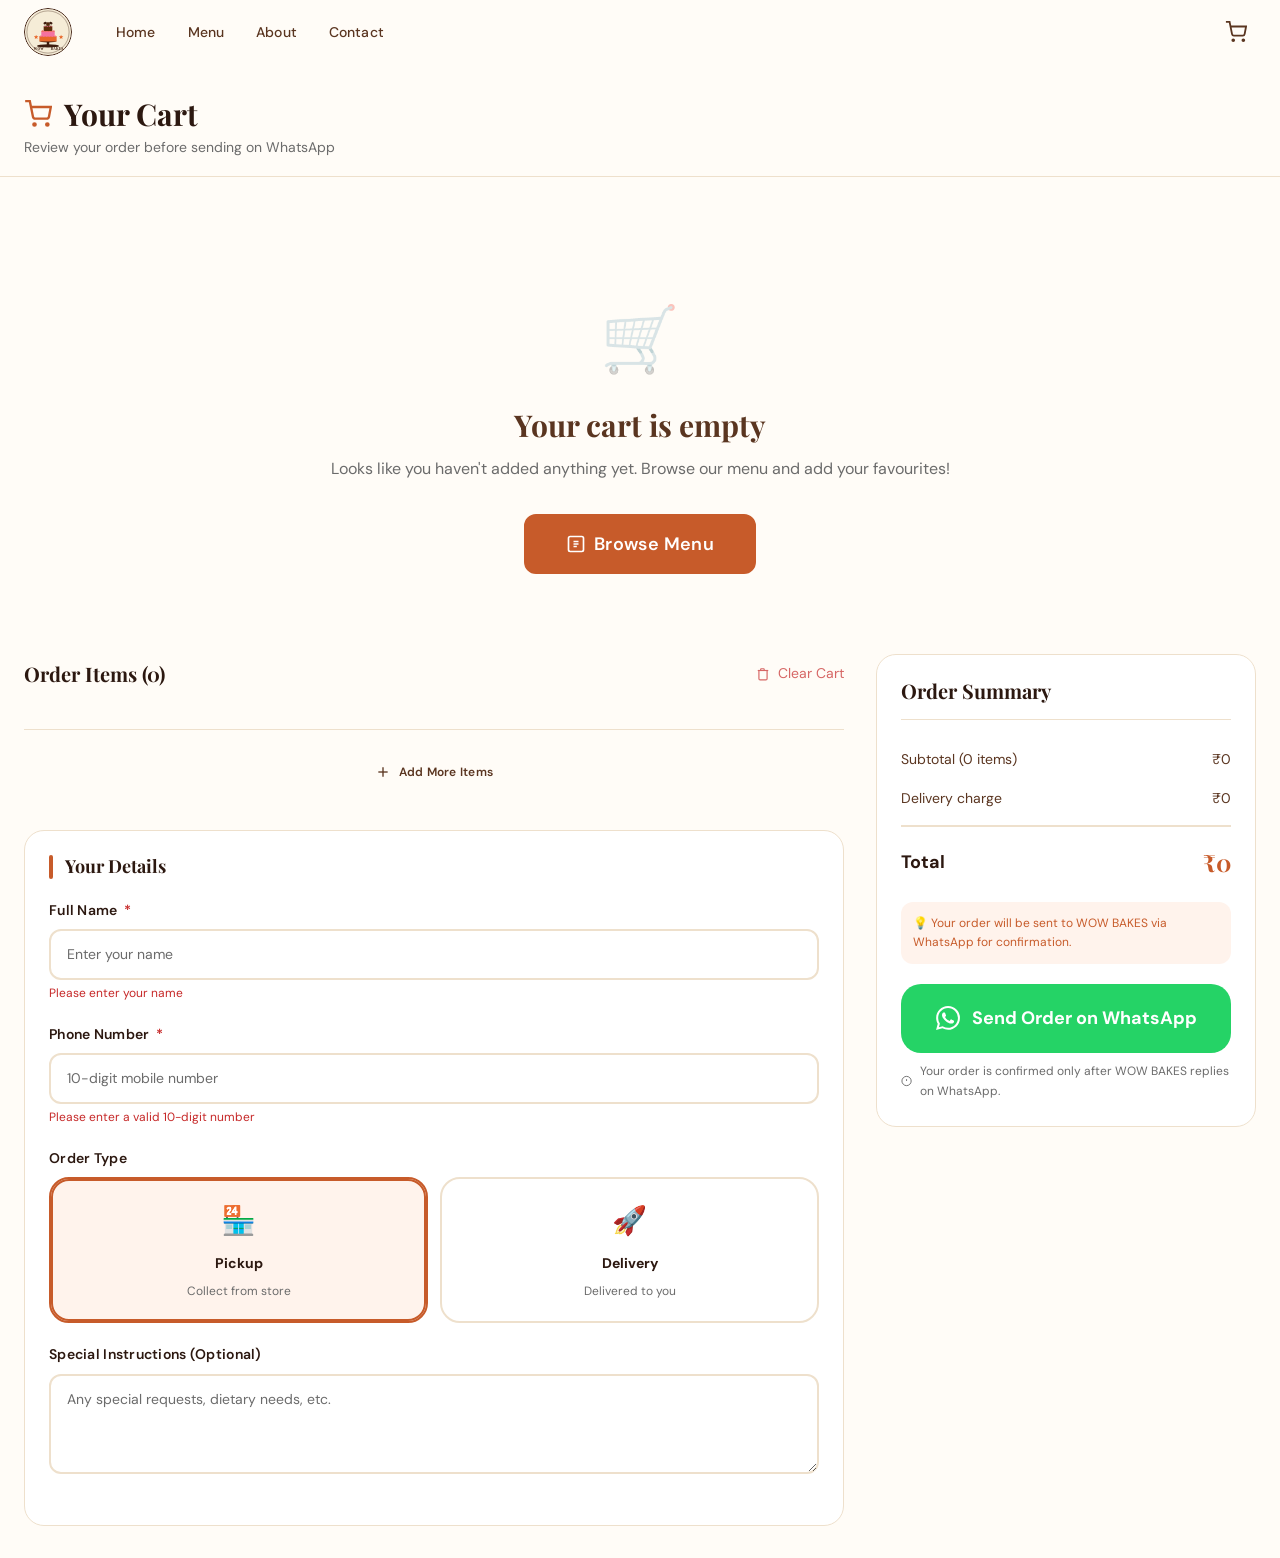
==== commit ea9b028c: "Replace text logo mark with SVG logo image in navbar" ====
--- a/cart.html
+++ b/cart.html
@@ -130,11 +130,7 @@
     <div class="container">
       <nav class="nav-inner" aria-label="Main navigation">
         <a href="index.html" class="nav-logo" aria-label="WOW BAKES - Home">
-          <div class="nav-logo-mark" aria-hidden="true">W</div>
-          <div class="nav-logo-text">
-            <span class="nav-logo-name">WOW BAKES</span>
-            <span class="nav-logo-tagline">Freshly Made</span>
-          </div>
+          <img src="assets/logo/logo.svg" alt="WOW BAKES" class="nav-logo-img">
         </a>
 
         <ul class="nav-links" role="list">
--- a/css/style.css
+++ b/css/style.css
@@ -297,40 +297,12 @@
   text-decoration: none;
 }
 
-.nav-logo-mark {
-  width: 40px;
-  height: 40px;
-  background: var(--burnt-orange);
-  border-radius: var(--radius-md);
-  display: flex;
-  align-items: center;
-  justify-content: center;
-  color: var(--white);
-  font-family: var(--font-display);
-  font-weight: 900;
-  font-size: var(--text-lg);
-}
-
-.nav-logo-text {
-  display: flex;
-  flex-direction: column;
-  line-height: 1.1;
-}
-
-.nav-logo-name {
-  font-family: var(--font-display);
-  font-weight: 900;
-  font-size: var(--text-lg);
-  color: var(--brown-deep);
-  letter-spacing: 0.04em;
-}
-
-.nav-logo-tagline {
-  font-size: var(--text-xs);
-  font-weight: 500;
-  color: var(--brown-light);
-  letter-spacing: 0.08em;
-  text-transform: uppercase;
+.nav-logo-img {
+  height: 48px;
+  width: 48px;
+  object-fit: contain;
+  border-radius: 50%;
+  display: block;
 }
 
 /* Desktop Nav Links */
